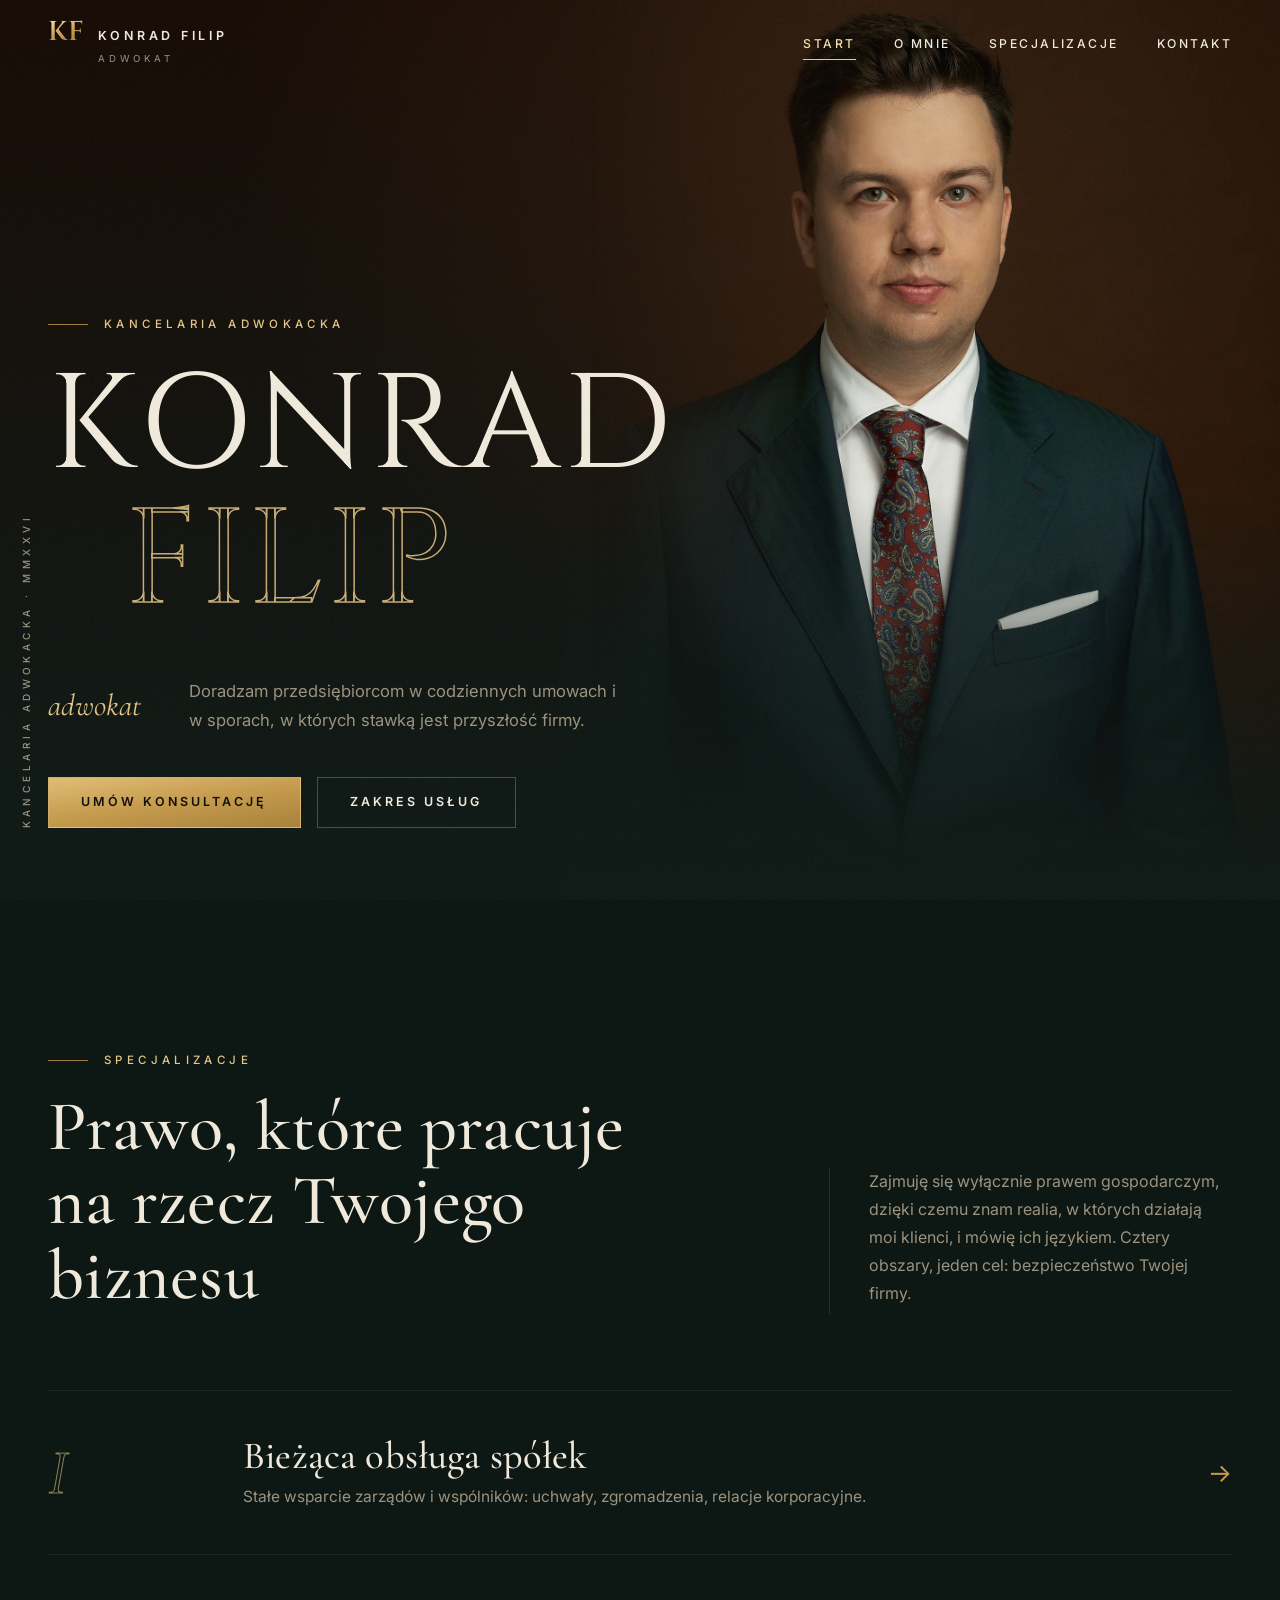
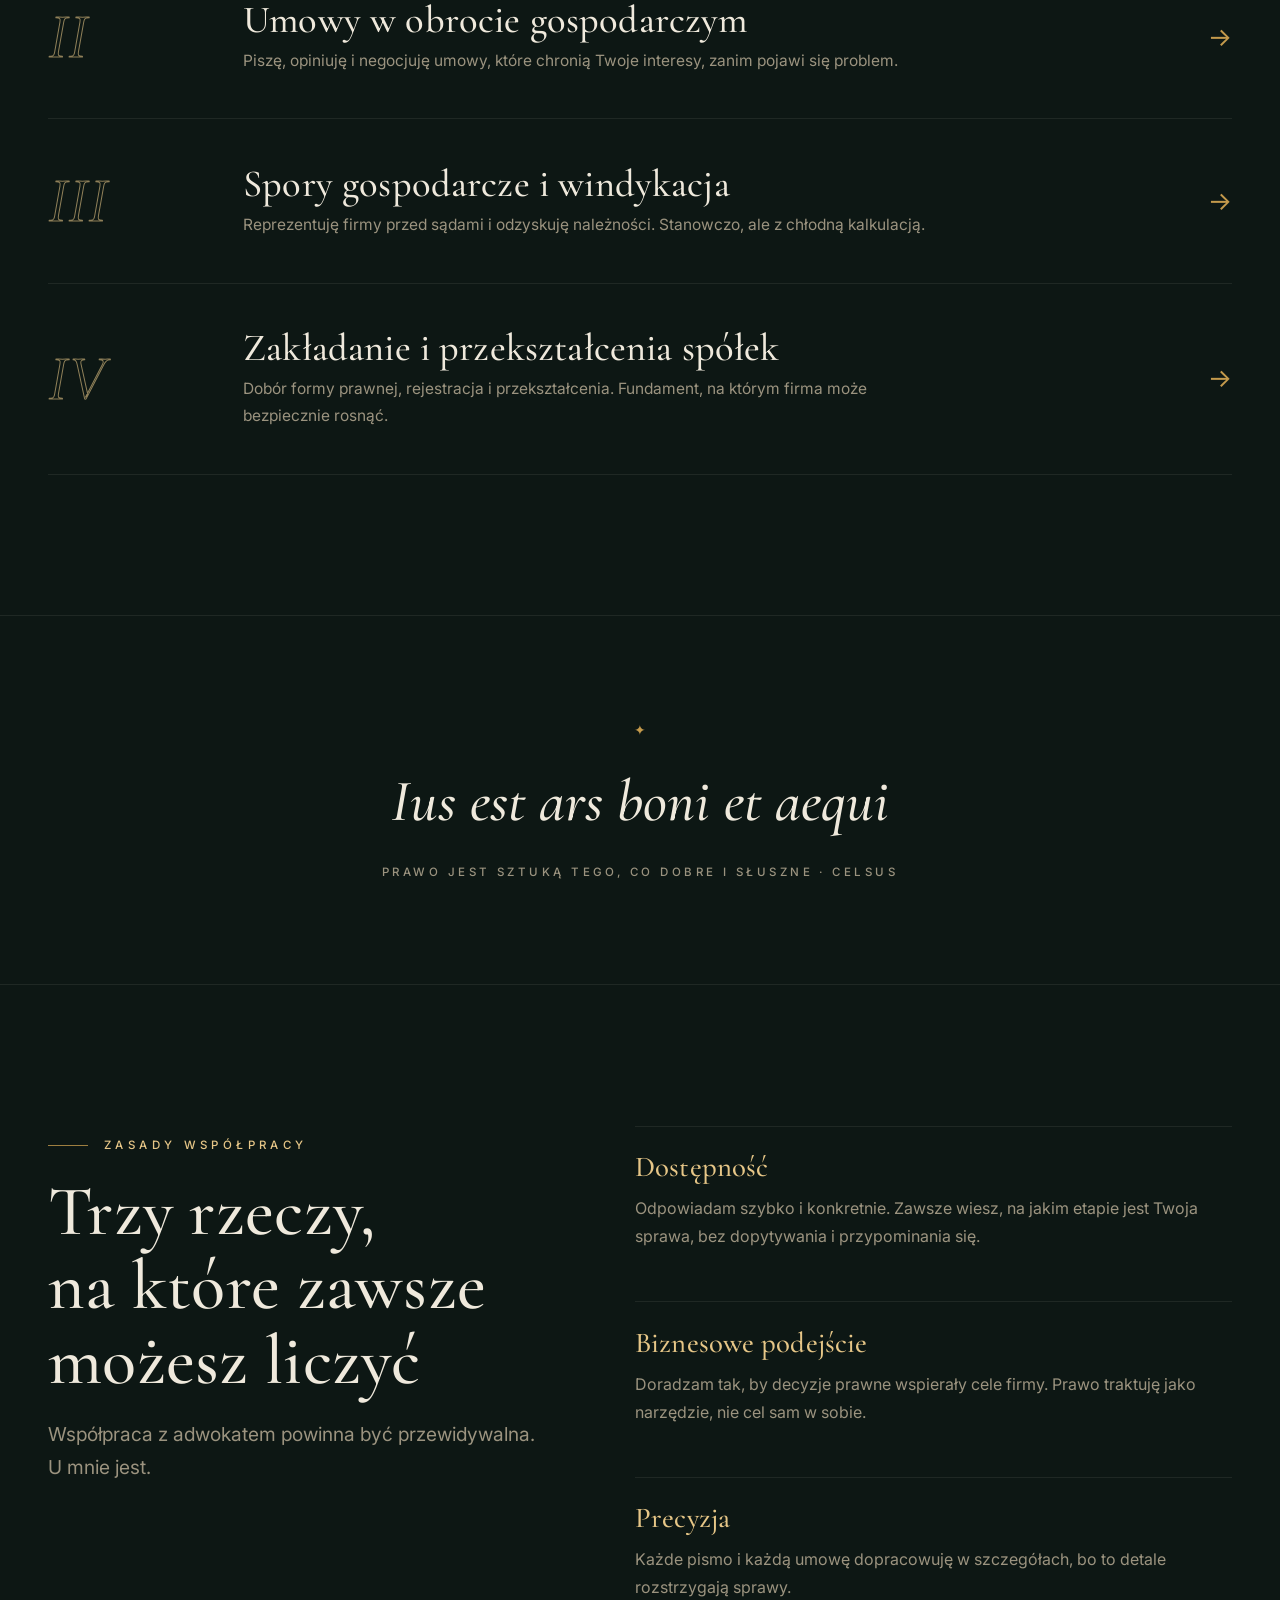
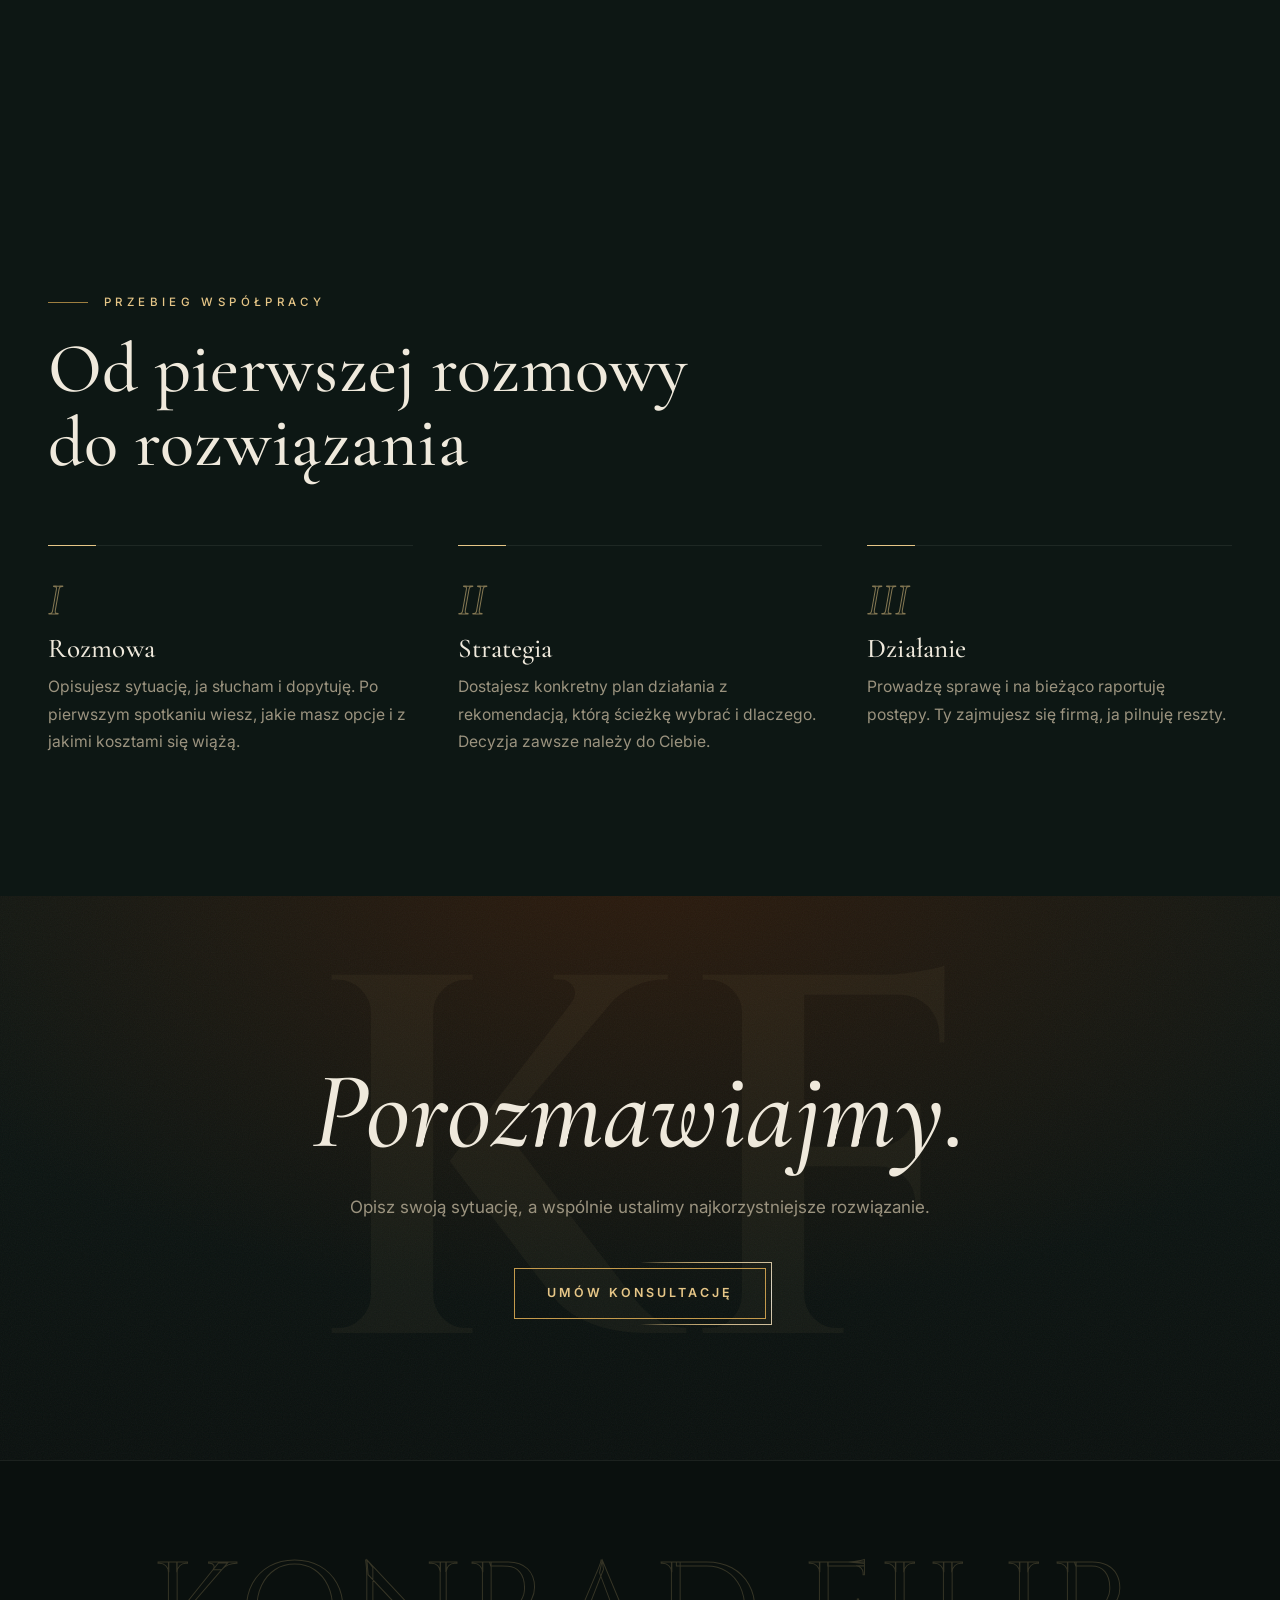
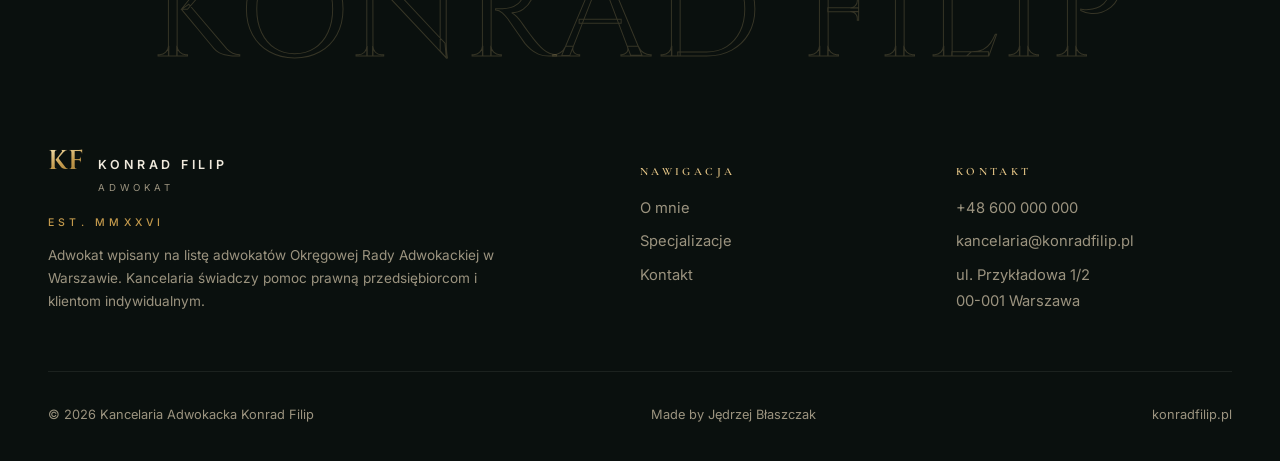
==== index.html @ 6ffd3c33 "update: oryginalna jakosc wideo wszedzie Co-Authored-By: Claude Fable 5 <noreply@anthropic.com>" ====
<!DOCTYPE html>
<html lang="pl">
<head>
  <meta charset="UTF-8">
  <meta name="viewport" content="width=device-width, initial-scale=1.0">
  <title>Adwokat Konrad Filip — obsługa prawna firm i spółek</title>
  <meta name="description" content="Kancelaria adwokacka Konrada Filipa. Bieżąca obsługa spółek, umowy w obrocie gospodarczym, spory gospodarcze. Prawo, które pracuje na rzecz Twojego biznesu.">
  <link rel="canonical" href="https://konradfilip.pl/">
  <link rel="icon" type="image/svg+xml" href="/assets/favicon.svg">

  <meta property="og:type" content="website">
  <meta property="og:locale" content="pl_PL">
  <meta property="og:title" content="Adwokat Konrad Filip — obsługa prawna firm i spółek">
  <meta property="og:description" content="Bieżąca obsługa spółek, umowy w obrocie gospodarczym, spory gospodarcze. Prawo, które pracuje na rzecz Twojego biznesu.">
  <meta property="og:url" content="https://konradfilip.pl/">
  <meta property="og:image" content="https://konradfilip.pl/assets/og-image.jpg">
  <meta property="og:image:width" content="1200">
  <meta property="og:image:height" content="630">
  <meta name="twitter:card" content="summary_large_image">

  <script>if(location.search.indexOf("shot")>-1){document.documentElement.classList.add("shot");}else{try{if(!sessionStorage.getItem("kf-intro")){document.documentElement.classList.add("with-intro");sessionStorage.setItem("kf-intro","1");}}catch(e){}}</script>
  <link rel="preconnect" href="https://fonts.googleapis.com">
  <link rel="preconnect" href="https://fonts.gstatic.com" crossorigin>
  <link href="https://fonts.googleapis.com/css2?family=Cinzel:wght@400;500&family=Cormorant+Garamond:ital,wght@0,500;0,600;1,500&family=Inter:wght@400;500;600&display=swap" rel="stylesheet">
  <link rel="stylesheet" href="/css/style.css?v=20260821b">

  <script type="application/ld+json">
  {
    "@context": "https://schema.org",
    "@type": "LegalService",
    "name": "Kancelaria Adwokacka Konrad Filip",
    "url": "https://konradfilip.pl/",
    "image": "https://konradfilip.pl/assets/og-image.jpg",
    "description": "Obsługa prawna firm i spółek: bieżąca obsługa korporacyjna, umowy, spory gospodarcze, przekształcenia.",
    "founder": {
      "@type": "Attorney",
      "name": "Konrad Filip",
      "jobTitle": "Adwokat"
    },
    "areaServed": "PL",
    "knowsLanguage": "pl",
    "telephone": "+48600000000",
    "email": "kancelaria@konradfilip.pl",
    "address": {
      "@type": "PostalAddress",
      "streetAddress": "ul. Przykładowa 1/2",
      "postalCode": "00-001",
      "addressLocality": "Warszawa",
      "addressCountry": "PL"
    },
    "openingHours": "Mo-Fr 09:00-17:00",
    "priceRange": "$$"
  }
  </script>
</head>
<body>

  <a class="skip-link" href="#tresc">Przejdź do treści</a>

  <div class="intro" aria-hidden="true">
    <div class="intro__inner">
      <span class="intro__mono">KF</span>
      <span class="intro__line"></span>
      <span class="intro__role">Kancelaria Adwokacka</span>
    </div>
  </div>

  <header class="header" id="header">
    <div class="container header__inner">
      <a href="/" class="brand" aria-label="Konrad Filip — strona główna">
        <span class="brand__monogram" aria-hidden="true">KF</span>
        <span class="brand__name">Konrad Filip<small>Adwokat</small></span>
      </a>
      <button class="nav-toggle" aria-expanded="false" aria-controls="nav" aria-label="Menu"><span></span></button>
      <nav class="nav" id="nav" aria-label="Nawigacja główna">
        <a href="/" aria-current="page">Start</a>
        <a href="/o-mnie">O mnie</a>
        <a href="/specjalizacje">Specjalizacje</a>
        <a href="/kontakt">Kontakt</a>
      </nav>
    </div>
  </header>

  <main id="tresc" tabindex="-1">
    <!-- HERO -->
    <section class="hero">
      <span class="hero__side" aria-hidden="true">Kancelaria Adwokacka · MMXXVI</span>
      <div class="hero__figure">
        <img src="/assets/Filip-Konrad-kadr-1.webp" alt="Adwokat Konrad Filip — portret" width="2000" height="2000" fetchpriority="high">
        <video class="hero__video" muted playsinline preload="none" aria-hidden="true" data-src="/assets/hero-portret.mp4"></video>
      </div>
      <div class="container">
        <div class="hero__content">
          <p class="eyebrow">Kancelaria adwokacka</p>
          <h1 class="hero__title">
            <span class="t-solid" data-split>Konrad</span>
            <span class="t-outline" data-split>Filip</span>
          </h1>
          <div class="hero__meta">
            <span class="hero__meta-role">adwokat</span>
            <p class="hero__text">Doradzam przedsiębiorcom w codziennych umowach i w sporach, w których stawką jest przyszłość firmy.</p>
          </div>
          <div class="hero__actions">
            <a class="btn btn--solid" href="/kontakt">Umów konsultację</a>
            <a class="btn btn--ghost" href="/specjalizacje">Zakres usług</a>
          </div>
        </div>
      </div>
    </section>

    <!-- INTRO -->
    <section class="section" id="oferta">
      <div class="container intro-block">
        <div>
          <p class="eyebrow reveal">Specjalizacje</p>
          <h2 class="reveal">Prawo, które pracuje<br>na rzecz Twojego biznesu</h2>
        </div>
        <div class="intro-block__aside reveal reveal-d1">
          <p>Zajmuję się wyłącznie prawem gospodarczym, dzięki czemu znam realia, w których działają moi klienci, i mówię ich językiem. Cztery obszary, jeden cel: bezpieczeństwo Twojej firmy.</p>
        </div>
      </div>

      <!-- SPECJALIZACJE — wiersze -->
      <div class="container spec-rows">
        <a class="spec-row reveal" href="/specjalizacje#obsluga-spolek">
          <span class="spec-row__num" aria-hidden="true">I</span>
          <span class="spec-row__body">
            <h3>Bieżąca obsługa spółek</h3>
            <p>Stałe wsparcie zarządów i wspólników: uchwały, zgromadzenia, relacje korporacyjne.</p>
          </span>
          <span class="spec-row__arrow" aria-hidden="true">→</span>
        </a>
        <a class="spec-row reveal" href="/specjalizacje#umowy">
          <span class="spec-row__num" aria-hidden="true">II</span>
          <span class="spec-row__body">
            <h3>Umowy w obrocie gospodarczym</h3>
            <p>Piszę, opiniuję i negocjuję umowy, które chronią Twoje interesy, zanim pojawi się problem.</p>
          </span>
          <span class="spec-row__arrow" aria-hidden="true">→</span>
        </a>
        <a class="spec-row reveal" href="/specjalizacje#spory">
          <span class="spec-row__num" aria-hidden="true">III</span>
          <span class="spec-row__body">
            <h3>Spory gospodarcze i windykacja</h3>
            <p>Reprezentuję firmy przed sądami i odzyskuję należności. Stanowczo, ale z chłodną kalkulacją.</p>
          </span>
          <span class="spec-row__arrow" aria-hidden="true">→</span>
        </a>
        <a class="spec-row reveal" href="/specjalizacje#przeksztalcenia">
          <span class="spec-row__num" aria-hidden="true">IV</span>
          <span class="spec-row__body">
            <h3>Zakładanie i przekształcenia spółek</h3>
            <p>Dobór formy prawnej, rejestracja i przekształcenia. Fundament, na którym firma może bezpiecznie rosnąć.</p>
          </span>
          <span class="spec-row__arrow" aria-hidden="true">→</span>
        </a>
      </div>
    </section>

    <!-- MAKSYMA -->
    <section class="quote-band">
      <div class="container">
        <blockquote class="reveal">
          <p lang="la">Ius est ars boni et aequi</p>
          <footer>Prawo jest sztuką tego, co dobre i słuszne · Celsus</footer>
        </blockquote>
      </div>
    </section>

    <!-- ZASADY WSPÓŁPRACY -->
    <section class="section" id="zasady">
      <div class="container sticky-split">
        <div class="sticky-split__head">
          <p class="eyebrow reveal">Zasady współpracy</p>
          <h2 class="reveal">Trzy rzeczy,<br>na które zawsze<br>możesz liczyć</h2>
          <p class="lead reveal">Współpraca z adwokatem powinna być przewidywalna. U mnie jest.</p>
        </div>
        <div class="values">
          <div class="value reveal">
            <h3 class="serif">Dostępność</h3>
            <p>Odpowiadam szybko i konkretnie. Zawsze wiesz, na jakim etapie jest Twoja sprawa, bez dopytywania i przypominania się.</p>
          </div>
          <div class="value reveal reveal-d1">
            <h3 class="serif">Biznesowe podejście</h3>
            <p>Doradzam tak, by decyzje prawne wspierały cele firmy. Prawo traktuję jako narzędzie, nie cel sam w sobie.</p>
          </div>
          <div class="value reveal reveal-d2">
            <h3 class="serif">Precyzja</h3>
            <p>Każde pismo i każdą umowę dopracowuję w szczegółach, bo to detale rozstrzygają sprawy.</p>
          </div>
        </div>
      </div>
    </section>

    <!-- PRZEBIEG WSPÓŁPRACY -->
    <section class="section" id="proces">
      <div class="container">
        <p class="eyebrow reveal">Przebieg współpracy</p>
        <h2 class="reveal">Od pierwszej rozmowy<br>do rozwiązania</h2>
        <div class="steps">
          <div class="step reveal">
            <span class="step__num" aria-hidden="true">I</span>
            <h3 class="serif">Rozmowa</h3>
            <p>Opisujesz sytuację, ja słucham i dopytuję. Po pierwszym spotkaniu wiesz, jakie masz opcje i z jakimi kosztami się wiążą.</p>
          </div>
          <div class="step reveal reveal-d1">
            <span class="step__num" aria-hidden="true">II</span>
            <h3 class="serif">Strategia</h3>
            <p>Dostajesz konkretny plan działania z rekomendacją, którą ścieżkę wybrać i dlaczego. Decyzja zawsze należy do Ciebie.</p>
          </div>
          <div class="step reveal reveal-d2">
            <span class="step__num" aria-hidden="true">III</span>
            <h3 class="serif">Działanie</h3>
            <p>Prowadzę sprawę i na bieżąco raportuję postępy. Ty zajmujesz się firmą, ja pilnuję reszty.</p>
          </div>
        </div>
      </div>
    </section>

    <!-- CTA -->
    <section class="section cta-band" id="rozmowa">
      <span class="cta-band__monogram" aria-hidden="true">KF</span>
      <div class="container cta-band__inner">
        <h2 class="reveal">Porozmawiajmy.</h2>
        <p class="reveal">Opisz swoją sytuację, a wspólnie ustalimy najkorzystniejsze rozwiązanie.</p>
        <a class="btn reveal" href="/kontakt">Umów konsultację</a>
      </div>
    </section>
  </main>

  <footer class="footer">
    <div class="container">
      <div class="footer__wordmark" aria-hidden="true">Konrad Filip</div>
      <div class="footer__grid">
        <div>
          <a href="/" class="brand" aria-label="Konrad Filip — strona główna">
            <span class="brand__monogram" aria-hidden="true">KF</span>
            <span class="brand__name">Konrad Filip<small>Adwokat</small></span>
          </a>
          <p class="footer__est">Est. MMXXVI</p>
          <p class="footer__note">Adwokat wpisany na listę adwokatów Okręgowej Rady Adwokackiej <!-- PLACEHOLDER: izba -->w Warszawie. Kancelaria świadczy pomoc prawną przedsiębiorcom i klientom indywidualnym.</p>
        </div>
        <div>
          <h2 class="footer__h">Nawigacja</h2>
          <ul>
            <li><a href="/o-mnie">O mnie</a></li>
            <li><a href="/specjalizacje">Specjalizacje</a></li>
            <li><a href="/kontakt">Kontakt</a></li>
          </ul>
        </div>
        <div>
          <h2 class="footer__h">Kontakt</h2>
          <ul>
            <!-- PLACEHOLDER: telefon, e-mail, adres -->
            <li><a href="tel:+48600000000">+48 600 000 000</a></li>
            <li><a href="mailto:kancelaria@konradfilip.pl">kancelaria@konradfilip.pl</a></li>
            <li>ul. Przykładowa 1/2<br>00-001 Warszawa</li>
          </ul>
        </div>
      </div>
      <div class="footer__bottom">
        <span>© 2026 Kancelaria Adwokacka Konrad Filip</span>
        <span class="footer__credit">Made by Jędrzej Błaszczak</span>
        <span>konradfilip.pl</span>
      </div>
    </div>
  </footer>

  <script src="/js/main.js?v=20260821b" defer></script>
</body>
</html>
---- css/style.css ----
/* ============================================================
   konradfilip.pl — adwokat Konrad Filip
   Dark editorial luxury: zieleń-czerń · krem · złoto
   v2 — monumentalna typografia, asymetria, kinowość
   ============================================================ */

:root {
  /* Paleta */
  --bg: #0d1714;             /* zieleń-czerń, baza całej strony */
  --bg-2: #12201c;           /* podniesione powierzchnie */
  --bg-3: #0a100e;           /* stopka, najgłębsza warstwa */
  --hero-1: #2d1a0c;         /* brąz z tła portretu */
  --hero-2: #150903;         /* winieta portretu */
  --cream: #efe9dc;          /* tekst główny */
  --muted: #9b937f;          /* tekst drugorzędny */
  --gold: #c49a4c;
  --gold-bright: #e6c687;
  --gold-hover: #f4e0ab;
  --line: rgba(196, 154, 76, 0.16);
  --line-soft: rgba(239, 233, 220, 0.08);

  /* Typografia */
  --serif: "Cormorant Garamond", Georgia, "Times New Roman", serif;
  --serif-caps: "Cinzel", "Cormorant Garamond", Georgia, serif;
  --sans: "Inter", -apple-system, "Segoe UI", sans-serif;

  /* Rytm */
  --section-pad: clamp(6rem, 11vw, 11rem);
  --container: 80rem;
}

/* ---------- Reset ---------- */
*, *::before, *::after { box-sizing: border-box; margin: 0; padding: 0; }
html { scroll-behavior: smooth; }
body {
  font-family: var(--sans);
  font-size: 1.0625rem;
  line-height: 1.75;
  color: var(--cream);
  background: var(--bg);
  -webkit-font-smoothing: antialiased;
  text-rendering: optimizeLegibility;
  overflow-x: clip;
}
img { max-width: 100%; display: block; }
a { color: inherit; text-decoration: none; }
ul { list-style: none; }

::selection { background: var(--gold); color: #0d1714; }

/* Pasek przewijania w tonacji strony */
::-webkit-scrollbar { width: 11px; }
::-webkit-scrollbar-track { background: var(--bg-3); }
::-webkit-scrollbar-thumb {
  background: #33301f;
  border: 2px solid var(--bg-3);
  border-radius: 6px;
}
::-webkit-scrollbar-thumb:hover { background: var(--gold); }
html { scrollbar-color: #33301f var(--bg-3); scrollbar-width: thin; }

/* ---------- Skip link ---------- */
.skip-link {
  position: fixed;
  top: 0.75rem;
  left: 0.75rem;
  z-index: 500;
  padding: 0.85em 1.6em;
  background: var(--gold);
  color: #14100a;
  font-size: 0.85rem;
  font-weight: 600;
  letter-spacing: 0.08em;
  transform: translateY(-250%);
}
.skip-link:focus {
  transform: none;
  outline: 2px solid var(--gold-bright);
  outline-offset: 2px;
}
main:focus { outline: none; }

/* ---------- Utility ---------- */
.container {
  max-width: var(--container);
  margin-inline: auto;
  padding-inline: clamp(1.25rem, 5vw, 3rem);
}
.section { padding-block: var(--section-pad); position: relative; }

.eyebrow {
  display: inline-flex;
  align-items: center;
  gap: 1rem;
  font-size: 0.72rem;
  font-weight: 500;
  letter-spacing: 0.38em;
  text-transform: uppercase;
  color: var(--gold-bright);
}
.eyebrow::before {
  content: "";
  width: 2.5rem;
  height: 1px;
  background: var(--gold);
  opacity: 0.8;
}

h1, h2, h3, .serif {
  font-family: var(--serif);
  font-weight: 500;
  line-height: 1.06;
  letter-spacing: 0.004em;
}
h2 { font-size: clamp(2.6rem, 5.5vw, 4.6rem); margin: 1.2rem 0 1.6rem; }
h3 { font-size: 1.6rem; }

.lead {
  font-size: clamp(1.08rem, 1.5vw, 1.28rem);
  color: var(--muted);
  max-width: 38em;
  font-weight: 400;
}

/* ---------- Przyciski ---------- */
.btn {
  display: inline-block;
  font-size: 0.78rem;
  font-weight: 600;
  letter-spacing: 0.24em;
  text-transform: uppercase;
  padding: 1.1em 2.6em;
  border: 1px solid var(--gold);
  color: var(--gold-bright);
  background: transparent;
  transition: background 0.3s ease, color 0.3s ease, border-color 0.3s ease, transform 0.25s ease;
  cursor: pointer;
}
.btn:hover, .btn:focus-visible { background: var(--gold); color: #14100a; }
.btn--solid {
  position: relative;
  overflow: hidden;
  background: linear-gradient(172deg, #e0bd76 0%, #c49a4c 52%, #a8823c 100%);
  border-color: rgba(230, 198, 135, 0.55);
  color: #14100a;
}
.btn--solid::before {
  content: "";
  position: absolute;
  top: 0;
  left: -85%;
  width: 55%;
  height: 100%;
  background: linear-gradient(105deg, transparent, rgba(255, 255, 255, 0.4), transparent);
  transform: skewX(-20deg);
  transition: left 0.65s ease;
  pointer-events: none;
}
.btn--solid:hover::before, .btn--solid:focus-visible::before { left: 135%; }
.btn--solid:hover, .btn--solid:focus-visible {
  background: linear-gradient(172deg, #ecd192 0%, #d2a959 52%, #b58e42 100%);
  border-color: var(--gold-bright);
  color: #14100a;
}
.btn--ghost { border-color: rgba(196, 154, 76, 0.4); color: var(--cream); }
.btn--ghost:hover, .btn--ghost:focus-visible { border-color: var(--gold); background: rgba(196, 154, 76, 0.1); color: var(--gold-bright); }
.btn--dark { border-color: var(--gold); color: var(--gold-bright); }
.btn--dark:hover, .btn--dark:focus-visible { background: var(--gold); color: #14100a; }

a:focus-visible, button:focus-visible {
  outline: 2px solid var(--gold-bright);
  outline-offset: 3px;
}

/* ---------- Nagłówek ---------- */
.header {
  position: fixed;
  inset-inline: 0;
  top: 0;
  z-index: 100;
  transition: background 0.35s ease, box-shadow 0.35s ease;
}
.header.scrolled {
  background: rgba(10, 16, 14, 0.82);
  -webkit-backdrop-filter: blur(14px);
  backdrop-filter: blur(14px);
  box-shadow: 0 1px 0 var(--line);
}
.header__inner {
  display: flex;
  align-items: center;
  justify-content: space-between;
  padding-block: 1.15rem;
}
.brand {
  display: flex;
  align-items: baseline;
  gap: 0.85rem;
  color: var(--cream);
}
.brand__monogram {
  font-family: var(--serif-caps);
  font-size: 1.7rem;
  font-weight: 600;
  color: var(--gold-bright);
  background: linear-gradient(160deg, #efd9a4 8%, #c49a4c 55%, #9a7838 100%);
  -webkit-background-clip: text;
  background-clip: text;
  -webkit-text-fill-color: transparent;
  line-height: 1;
}
.brand__name {
  font-size: 0.78rem;
  font-weight: 600;
  letter-spacing: 0.3em;
  text-transform: uppercase;
}
.brand__name small {
  display: block;
  font-size: 0.6rem;
  font-weight: 400;
  letter-spacing: 0.42em;
  color: var(--muted);
  margin-top: 0.25rem;
}

.nav { display: flex; gap: clamp(1.5rem, 3vw, 2.75rem); }
.nav a {
  position: relative;
  font-size: 0.76rem;
  font-weight: 500;
  letter-spacing: 0.2em;
  text-transform: uppercase;
  color: var(--cream);
  padding-block: 0.4rem;
  transition: color 0.25s ease;
}
.nav a::after {
  content: "";
  position: absolute;
  left: 0;
  bottom: 0;
  width: 100%;
  height: 1px;
  background: var(--gold-bright);
  transform: scaleX(0);
  transform-origin: right;
  transition: transform 0.3s ease;
}
.nav a:hover, .nav a[aria-current="page"] { color: var(--gold-hover); }
.nav a:hover::after, .nav a[aria-current="page"]::after {
  transform: scaleX(1);
  transform-origin: left;
}

.nav-toggle {
  display: none;
  background: none;
  border: 0;
  width: 2.6rem;
  height: 2.6rem;
  position: relative;
  z-index: 110;
  cursor: pointer;
}
.nav-toggle span, .nav-toggle span::before {
  content: "";
  position: absolute;
  left: 50%;
  width: 1.7rem;
  height: 1.5px;
  background: var(--gold-bright);
  transform: translateX(-50%);
  transition: transform 0.3s ease, top 0.3s ease;
}
.nav-toggle span { top: calc(50% - 4px); }
.nav-toggle span::before { top: 8px; }
.nav-toggle[aria-expanded="true"] span { transform: translateX(-50%) rotate(45deg); top: 50%; }
.nav-toggle[aria-expanded="true"] span::before { transform: rotate(-90deg); top: 0; }

/* ---------- Hero — monumentalna typografia ---------- */
.hero {
  position: relative;
  min-height: 100svh;
  display: flex;
  align-items: flex-end;
  background:
    radial-gradient(90% 110% at 74% 12%, var(--hero-1) 0%, rgba(21, 9, 3, 0) 62%),
    linear-gradient(to bottom, var(--hero-2) 0%, var(--bg) 92%);
  overflow: hidden;
}
.hero__figure {
  position: absolute;
  right: max(0px, calc((100vw - 100rem) / 2));
  top: 0;
  bottom: 0;
  width: min(56vw, 54rem);
  pointer-events: none;
  z-index: 1;
}
.hero__figure img {
  width: 100%;
  height: 100%;
  object-fit: cover;
  object-position: 60% top;
  -webkit-mask-image:
    linear-gradient(to left, #000 58%, transparent 96%);
  mask-image:
    linear-gradient(to left, #000 58%, transparent 96%);
}
.hero__video {
  position: absolute;
  inset: 0;
  width: 100%;
  height: 100%;
  object-fit: cover;
  object-position: 60% top;
  -webkit-mask-image: linear-gradient(to left, #000 58%, transparent 96%);
  mask-image: linear-gradient(to left, #000 58%, transparent 96%);
  opacity: 0;
  transition: opacity 0.9s ease;
}
.hero__video.playing { opacity: 1; }

.hero__figure::after {
  content: "";
  position: absolute;
  inset: 0;
  background: linear-gradient(to bottom, rgba(13, 23, 20, 0) 55%, var(--bg) 97%);
}
.hero > .container { width: 100%; }
.hero__content {
  position: relative;
  z-index: 2;
  width: 100%;
  padding-block: 9rem 4.5rem;
}
.hero__title {
  font-family: var(--serif-caps);
  font-weight: 400;
  text-transform: uppercase;
  line-height: 1.0;
  letter-spacing: 0.02em;
  font-size: clamp(2.9rem, 10.5vw, 9.6rem);
  margin: 1.6rem 0 0;
}
.hero__title span { display: block; }
.hero__title .t-solid { color: var(--cream); }
.hero__title .t-outline {
  color: transparent;
  -webkit-text-stroke: 1.5px rgba(230, 198, 135, 0.85);
  margin-left: clamp(0rem, 6vw, 7rem);
}
.hero__meta {
  display: flex;
  flex-wrap: wrap;
  align-items: center;
  gap: 1.5rem 3rem;
  margin-top: clamp(1.8rem, 4vw, 3rem);
  max-width: 46rem;
}
.hero__meta-role {
  font-family: var(--serif);
  font-style: italic;
  font-size: clamp(1.4rem, 2.4vw, 1.9rem);
  color: var(--gold-bright);
  white-space: nowrap;
}
.hero__text {
  color: var(--muted);
  font-size: clamp(1rem, 1.3vw, 1.12rem);
  max-width: 26em;
  flex: 1 1 20rem;
}
.hero__actions {
  display: flex;
  flex-wrap: wrap;
  gap: 1rem;
  margin-top: clamp(1.8rem, 3.5vw, 2.6rem);
}

/* ---------- Pionowy podpis na krawędzi hero ---------- */
.hero__side {
  position: absolute;
  left: clamp(0.7rem, 1.4vw, 1.6rem);
  bottom: 4.5rem;
  z-index: 2;
  writing-mode: vertical-rl;
  transform: rotate(180deg);
  font-size: 0.62rem;
  font-weight: 500;
  letter-spacing: 0.45em;
  text-transform: uppercase;
  color: var(--muted);
}
@media (max-width: 68rem) { .hero__side { display: none; } }

/* ---------- Maksyma ---------- */
.quote-band {
  padding-block: clamp(4.5rem, 8vw, 7.5rem);
  border-block: 1px solid var(--line-soft);
}
.quote-band blockquote {
  max-width: 56rem;
  margin-inline: auto;
  text-align: center;
}
.quote-band blockquote::before {
  content: "✦";
  display: block;
  color: var(--gold);
  font-size: 0.85rem;
  margin-bottom: 1.6rem;
}
.quote-band p {
  font-family: var(--serif);
  font-style: italic;
  font-weight: 500;
  font-size: clamp(2rem, 4.6vw, 3.7rem);
  line-height: 1.15;
  color: var(--cream);
}
.quote-band footer {
  margin-top: 1.6rem;
  font-size: 0.72rem;
  font-weight: 500;
  letter-spacing: 0.3em;
  text-transform: uppercase;
  color: var(--muted);
}

/* ---------- Przebieg współpracy ---------- */
.steps {
  display: grid;
  grid-template-columns: repeat(3, 1fr);
  gap: clamp(1.5rem, 3.5vw, 3.5rem);
  margin-top: clamp(2.8rem, 5vw, 4rem);
}
.step {
  position: relative;
  border-top: 1px solid var(--line-soft);
  padding-top: 2rem;
}
.step::before {
  content: "";
  position: absolute;
  top: -1px;
  left: 0;
  width: 3rem;
  height: 1px;
  background: var(--gold-bright);
}
.step__num {
  font-family: var(--serif);
  font-style: italic;
  font-size: 2.8rem;
  line-height: 1;
  color: transparent;
  -webkit-text-stroke: 1px rgba(230, 198, 135, 0.55);
  display: inline-block;
}
.step h3 { font-size: 1.7rem; margin: 0.7rem 0 0.6rem; font-weight: 500; }
.step p { color: var(--muted); font-size: 0.98rem; }
@media (max-width: 60rem) { .steps { grid-template-columns: 1fr; } }

/* ---------- Sekcja intro — asymetryczny lead ---------- */
.intro-block {
  display: grid;
  grid-template-columns: minmax(0, 7fr) minmax(0, 4fr);
  gap: clamp(2.5rem, 6vw, 6rem);
  align-items: end;
}
.intro-block h2 { margin-bottom: 0; }
.intro-block__aside {
  border-left: 1px solid var(--line);
  padding-left: clamp(1.5rem, 3vw, 2.5rem);
  padding-bottom: 0.4rem;
}
.intro-block__aside p { color: var(--muted); font-size: 1rem; }

/* ---------- Specjalizacje — monumentalne wiersze ---------- */
.spec-rows { margin-top: clamp(3rem, 6vw, 5rem); }
.spec-row {
  display: grid;
  grid-template-columns: minmax(5.5rem, 9rem) 1fr auto;
  align-items: center;
  gap: clamp(1.2rem, 4vw, 3.5rem);
  padding-block: clamp(1.8rem, 3.5vw, 2.8rem);
  border-top: 1px solid var(--line-soft);
  position: relative;
  transition: background 0.35s ease, border-color 0.35s ease;
}
.spec-row:last-child { border-bottom: 1px solid var(--line-soft); }
.spec-row:hover { background: linear-gradient(90deg, rgba(196, 154, 76, 0.06), transparent 70%); border-color: var(--line); }
.spec-row__num {
  font-family: var(--serif);
  font-style: italic;
  font-size: clamp(2.6rem, 5vw, 4.2rem);
  line-height: 1;
  color: transparent;
  -webkit-text-stroke: 1px rgba(230, 198, 135, 0.6);
  transition: color 0.35s ease, -webkit-text-stroke-color 0.35s ease;
}
.spec-row:hover .spec-row__num {
  color: var(--gold-hover);
  -webkit-text-stroke-color: transparent;
}
.spec-row__body h3 {
  font-size: clamp(1.6rem, 3vw, 2.4rem);
  font-weight: 500;
  transition: color 0.3s ease;
}
.spec-row:hover .spec-row__body h3 { color: var(--gold-hover); }
.spec-row__body p {
  color: var(--muted);
  font-size: 0.97rem;
  max-width: 44em;
  margin-top: 0.35rem;
}
.spec-row__arrow {
  font-size: 1.6rem;
  color: var(--gold);
  transition: transform 0.35s ease, color 0.3s ease;
}
.spec-row:hover .spec-row__arrow { transform: translateX(0.6rem); color: var(--gold-hover); }

/* ---------- Sticky split (zasady / jak pracuję) ---------- */
.sticky-split {
  display: grid;
  grid-template-columns: minmax(0, 5fr) minmax(0, 6fr);
  gap: clamp(2.5rem, 7vw, 7rem);
  align-items: start;
}
.sticky-split__head {
  position: sticky;
  top: 7.5rem;
}
.sticky-split__head h2 { margin-bottom: 1.2rem; }
.sticky-split__head .lead { max-width: 26em; }
.values { display: grid; gap: clamp(2.2rem, 4vw, 3.2rem); }
.value {
  border-top: 1px solid var(--line-soft);
  padding-top: 1.6rem;
}
.value h3 {
  color: var(--gold-bright);
  margin-bottom: 0.7rem;
  font-weight: 500;
  font-size: 1.8rem;
}
.value p { color: var(--muted); font-size: 1rem; max-width: 36em; }

/* ---------- Split (O mnie — portret w ramie) ---------- */
.split {
  display: grid;
  gap: clamp(2.5rem, 6vw, 5.5rem);
  grid-template-columns: minmax(0, 5fr) minmax(0, 6fr);
  align-items: center;
}
.split__media { position: relative; }
.split__media img {
  width: 100%;
  height: auto;
  border: 1px solid var(--line);
  padding: clamp(0.6rem, 1.2vw, 1rem);
  background: rgba(239, 233, 220, 0.03);
}
.split__media::after {
  content: "";
  position: absolute;
  inset: 1.6rem -1.6rem -1.6rem 1.6rem;
  border: 1px solid var(--gold);
  opacity: 0.35;
  z-index: -1;
}

/* ---------- CTA finale ---------- */
.cta-band {
  position: relative;
  background:
    radial-gradient(110% 140% at 50% -10%, var(--hero-1) 0%, rgba(21, 9, 3, 0) 60%),
    linear-gradient(to bottom, var(--bg) 0%, var(--bg-3) 100%);
  text-align: center;
  overflow: hidden;
}
.cta-band__monogram {
  position: absolute;
  inset: 50% auto auto 50%;
  transform: translate(-50%, -50%);
  font-family: var(--serif-caps);
  font-size: clamp(18rem, 46vw, 32rem);
  font-weight: 600;
  color: rgba(230, 198, 135, 0.045);
  pointer-events: none;
  user-select: none;
  line-height: 1;
}
.cta-band__inner { position: relative; z-index: 2; max-width: 52rem; margin-inline: auto; }
.cta-band h2 {
  font-style: italic;
  font-weight: 500;
  font-size: clamp(3.2rem, 8.5vw, 7rem);
  line-height: 1.02;
}
.cta-band p { color: var(--muted); margin: 1.4rem 0 2.8rem; }

/* ---------- Nagłówek podstrony ---------- */
.page-hero {
  position: relative;
  overflow: hidden;
  background:
    radial-gradient(100% 150% at 88% -20%, rgba(196, 154, 76, 0.13) 0%, transparent 55%),
    linear-gradient(to bottom, #10201b 0%, var(--bg) 100%);
  padding: clamp(10rem, 17vw, 14rem) 0 clamp(4rem, 8vw, 6.5rem);
}
.page-hero .container { position: relative; z-index: 2; }
.page-hero::before {
  content: "KF";
  position: absolute;
  right: -0.06em;
  bottom: -0.28em;
  z-index: 1;
  font-family: var(--serif-caps);
  font-weight: 600;
  font-size: clamp(13rem, 28vw, 22rem);
  line-height: 1;
  color: transparent;
  -webkit-text-stroke: 1px rgba(230, 198, 135, 0.09);
  pointer-events: none;
  user-select: none;
}
.page-hero h1 {
  font-size: clamp(3rem, 8vw, 6.5rem);
  font-weight: 500;
  margin-top: 1.2rem;
  line-height: 1.0;
}
.page-hero .lead { margin-top: 1.4rem; }

/* ---------- Treść / prose ---------- */
.prose { max-width: 46rem; }
.prose p { color: var(--muted); }
.prose p + p { margin-top: 1.2rem; }
.prose .lead { color: var(--cream); }
.drop-cap::first-letter {
  font-family: var(--serif);
  font-size: 3.1em;
  line-height: 0.78;
  float: left;
  padding: 0.06em 0.14em 0 0;
  color: var(--gold-bright);
}
.prose h2 { margin-top: 2.8rem; }
.prose ul { margin: 1.2rem 0 0 0; }
.prose li {
  position: relative;
  padding-left: 1.8rem;
  margin-bottom: 0.7rem;
  color: var(--muted);
}
.prose li::before {
  content: "—";
  position: absolute;
  left: 0;
  color: var(--gold);
}

/* ---------- Specjalizacje — podstrona ---------- */
.spec-block {
  display: grid;
  gap: clamp(1.5rem, 4vw, 4.5rem);
  grid-template-columns: minmax(0, 2fr) minmax(0, 3fr);
  padding-block: clamp(3rem, 5.5vw, 4.5rem);
  border-top: 1px solid var(--line-soft);
}
.spec-block:last-of-type { border-bottom: 1px solid var(--line-soft); }
.card__num {
  font-family: var(--serif);
  font-style: italic;
  font-size: clamp(2.2rem, 3.5vw, 3rem);
  line-height: 1;
  color: transparent;
  -webkit-text-stroke: 1px rgba(230, 198, 135, 0.65);
  display: inline-block;
}
.spec-block__head h2 { font-size: clamp(1.9rem, 3.2vw, 2.6rem); margin: 0.7rem 0 0; }
.spec-block__body p { color: var(--muted); }
.spec-block__body ul { margin-top: 1.2rem; }
.spec-block__body li {
  position: relative;
  padding-left: 1.7rem;
  margin-bottom: 0.6rem;
  font-size: 0.98rem;
  color: var(--muted);
}
.spec-block__body li::before {
  content: "—";
  position: absolute;
  left: 0;
  color: var(--gold);
}

/* ---------- Kontakt ---------- */
.contact-grid {
  display: grid;
  gap: clamp(2.5rem, 6vw, 6rem);
  grid-template-columns: minmax(0, 1fr) minmax(0, 1fr);
  align-items: start;
}
.contact-item { border-top: 1px solid var(--line-soft); padding: 1.6rem 0; }
.contact-item:first-child { border-top: 0; padding-top: 0; }
.contact-item .label {
  font-size: 0.7rem;
  font-weight: 600;
  letter-spacing: 0.3em;
  text-transform: uppercase;
  color: var(--gold-bright);
  display: block;
  margin-bottom: 0.5rem;
}
.contact-item p { color: var(--muted); }
.contact-item a { transition: color 0.25s ease; }
.contact-item a:hover { color: var(--gold-hover); text-decoration: underline; text-underline-offset: 0.18em; text-decoration-thickness: 1px; }
.contact-item .big {
  font-family: var(--serif);
  font-size: clamp(1.6rem, 2.6vw, 2.2rem);
  font-weight: 500;
  line-height: 1.25;
  color: var(--cream);
}

/* ---------- Stopka ---------- */
.footer {
  background: var(--bg-3);
  color: var(--muted);
  padding: clamp(3.5rem, 7vw, 5.5rem) 0 2.2rem;
  font-size: 0.92rem;
  border-top: 1px solid var(--line-soft);
}
.footer__wordmark {
  font-family: var(--serif-caps);
  font-weight: 400;
  text-transform: uppercase;
  white-space: nowrap;
  text-align: center;
  font-size: clamp(2.8rem, 10.5vw, 9.5rem);
  line-height: 1;
  letter-spacing: 0.02em;
  color: transparent;
  -webkit-text-stroke: 1px rgba(230, 198, 135, 0.2);
  margin-bottom: clamp(2.5rem, 5vw, 4.5rem);
  user-select: none;
}
.footer__grid {
  display: grid;
  gap: 2.5rem;
  grid-template-columns: 2fr 1fr 1fr;
  padding-bottom: 3rem;
  border-bottom: 1px solid var(--line-soft);
}
.footer .brand { margin-bottom: 1.1rem; }
.footer .footer__h {
  font-size: 0.7rem;
  font-weight: 600;
  letter-spacing: 0.3em;
  text-transform: uppercase;
  color: var(--gold-bright);
  margin-bottom: 1.1rem;
}
.footer a { transition: color 0.25s ease; }
.footer a:hover { color: var(--gold-hover); text-decoration: underline; text-underline-offset: 0.25em; }
.footer li { margin-bottom: 0.5rem; }
.footer__est {
  font-size: 0.66rem;
  font-weight: 500;
  letter-spacing: 0.4em;
  text-transform: uppercase;
  color: var(--gold);
  margin: 0.9rem 0 0.7rem;
}
.footer__note { max-width: 34em; font-size: 0.85rem; line-height: 1.7; }
.footer__credit { color: var(--muted); }
.footer__bottom {
  display: flex;
  flex-wrap: wrap;
  justify-content: space-between;
  gap: 0.8rem;
  padding-top: 2rem;
  font-size: 0.8rem;
  color: var(--muted);
}

/* ---------- Scroll reveal ---------- */
.reveal {
  opacity: 0;
  transform: translateY(28px);
  transition: opacity 0.95s cubic-bezier(0.22, 1, 0.36, 1), transform 0.95s cubic-bezier(0.22, 1, 0.36, 1);
}
.reveal.visible { opacity: 1; transform: none; }
.reveal-d1 { transition-delay: 0.12s; }
.reveal-d2 { transition-delay: 0.24s; }
.reveal-d3 { transition-delay: 0.36s; }

/* ============================================================
   Efekty — ziarno, intro, kinowe wejście, kursor, postęp
   ============================================================ */

.hero::after,
.cta-band::before,
.page-hero::after {
  content: "";
  position: absolute;
  inset: 0;
  z-index: 1;
  pointer-events: none;
  opacity: 0.05;
  background-image: url("data:image/svg+xml,%3Csvg xmlns='http://www.w3.org/2000/svg' width='240' height='240'%3E%3Cfilter id='n'%3E%3CfeTurbulence type='fractalNoise' baseFrequency='0.85' numOctaves='2'/%3E%3C/filter%3E%3Crect width='100%25' height='100%25' filter='url(%23n)'/%3E%3C/svg%3E");
}

.progress {
  position: fixed;
  top: 0;
  left: 0;
  right: 0;
  height: 2px;
  z-index: 130;
  background: linear-gradient(90deg, var(--gold), var(--gold-bright));
  transform: scaleX(0);
  transform-origin: left;
  pointer-events: none;
}

/* Intro z monogramem */
.intro { display: none; }
html.with-intro .intro {
  display: flex;
  align-items: center;
  justify-content: center;
  position: fixed;
  inset: 0;
  z-index: 300;
  background: radial-gradient(130% 130% at 50% 20%, var(--hero-1) 0%, var(--hero-2) 80%);
  animation: introLift 0.85s cubic-bezier(0.7, 0, 0.3, 1) 1.75s both;
}
.intro__inner { text-align: center; }
.intro__mono {
  display: block;
  font-family: var(--serif-caps);
  font-size: clamp(4rem, 12vw, 6.5rem);
  font-weight: 500;
  color: var(--gold-bright);
  background: linear-gradient(160deg, #efd9a4 8%, #c49a4c 55%, #9a7838 100%);
  -webkit-background-clip: text;
  background-clip: text;
  -webkit-text-fill-color: transparent;
  animation: introMono 1.3s cubic-bezier(0.2, 0.65, 0.3, 1) 0.1s both;
}
.intro__line {
  display: block;
  width: min(16rem, 60vw);
  height: 1px;
  margin: 1.1rem auto;
  background: var(--gold);
  transform: scaleX(0);
  animation: introLine 0.9s cubic-bezier(0.7, 0, 0.3, 1) 0.55s both;
}
.intro__role {
  display: block;
  font-size: 0.72rem;
  font-weight: 500;
  letter-spacing: 0.5em;
  text-transform: uppercase;
  color: var(--muted);
  animation: introMono 1s ease 0.75s both;
}
@keyframes introMono {
  from { opacity: 0; transform: translateY(14px); letter-spacing: 0.3em; }
  to { opacity: 1; transform: none; letter-spacing: 0.06em; }
}
@keyframes introLine { from { transform: scaleX(0); } to { transform: scaleX(1); } }
@keyframes introLift { to { transform: translateY(-100%); } }

/* Kinowe wejście */
:root { --intro-delay: 0s; }
html.with-intro { --intro-delay: 1.9s; }
.hero__content .eyebrow { animation: fadeUp 0.9s ease calc(var(--intro-delay) + 0.15s) both; }
.hero__title .t-solid { animation: titleReveal 1.1s cubic-bezier(0.2, 0.65, 0.3, 1) calc(var(--intro-delay) + 0.3s) both; }
.hero__title .t-outline { animation: titleReveal 1.1s cubic-bezier(0.2, 0.65, 0.3, 1) calc(var(--intro-delay) + 0.45s) both; }
.hero__meta { animation: fadeUp 0.9s ease calc(var(--intro-delay) + 0.75s) both; }
.hero__actions { animation: fadeUp 0.9s ease calc(var(--intro-delay) + 0.9s) both; }
.hero__figure img { animation: heroImg 2.2s cubic-bezier(0.2, 0.65, 0.3, 1) calc(var(--intro-delay) + 0.1s) both; }
.page-hero .eyebrow { animation: fadeUp 0.8s ease 0.1s both; }
.page-hero h1 { animation: titleReveal 1s cubic-bezier(0.2, 0.65, 0.3, 1) 0.22s both; }
.page-hero .lead { animation: fadeUp 0.8s ease 0.4s both; }
@keyframes fadeUp {
  from { opacity: 0; transform: translateY(22px); }
  to { opacity: 1; transform: none; }
}
@keyframes titleReveal {
  from { opacity: 0; transform: translateY(50px); clip-path: inset(0 0 100% 0); }
  to { opacity: 1; transform: none; clip-path: inset(-12% 0 -12% 0); }
}
@keyframes heroImg {
  from { opacity: 0; transform: scale(1.05); }
  to { opacity: 1; transform: none; }
}

/* Kursor — natywny wskaźnik + złoty pierścień jako akcent */
a, button, [role="button"], label, summary { cursor: pointer; }
.cursor-ring {
  position: fixed;
  top: 0;
  left: 0;
  z-index: 400;
  pointer-events: none;
  border-radius: 50%;
  will-change: transform;
}
.cursor-ring {
  width: 36px;
  height: 36px;
  border: 1px solid rgba(230, 198, 135, 0.6);
  transition: width 0.25s ease, height 0.25s ease, border-color 0.25s ease, background 0.25s ease;
}
.cursor-ring.active {
  width: 58px;
  height: 58px;
  border-color: var(--gold-bright);
  background: rgba(196, 154, 76, 0.08);
}

/* ============================================================
   2026: View Transitions, split-letters, złote obwódki, SDA
   ============================================================ */

/* Płynne przejścia między podstronami (progressive enhancement) */
@view-transition { navigation: auto; }
::view-transition-old(root) { animation: vtOut 0.3s ease both; }
::view-transition-new(root) { animation: vtIn 0.45s cubic-bezier(0.22, 1, 0.36, 1) both; }
@keyframes vtOut { to { opacity: 0; } }
@keyframes vtIn { from { opacity: 0; transform: translateY(14px); } }

/* Split-letter stagger w hero (JS dzieli napis na litery) */
.hero__title .split-ready { animation: none; opacity: 1; }
.split-ready span {
  display: inline-block;
  animation: letterIn 0.9s cubic-bezier(0.22, 1, 0.36, 1) calc(var(--intro-delay) + 0.25s + var(--i) * 0.05s) both;
}
@keyframes letterIn {
  from { opacity: 0; transform: translateY(0.4em); }
  to { opacity: 1; transform: none; }
}

/* Obrotowa złota obwódka */
@property --kf-angle {
  syntax: "<angle>";
  initial-value: 0deg;
  inherits: false;
}
@keyframes kfSpin { to { --kf-angle: 360deg; } }
.cta-band .btn { position: relative; }
.cta-band .btn::after {
  content: "";
  position: absolute;
  inset: -7px;
  background: conic-gradient(from var(--kf-angle),
    rgba(230, 198, 135, 0) 0%, rgba(230, 198, 135, 0.85) 18%,
    rgba(239, 233, 220, 0.9) 25%, rgba(230, 198, 135, 0.85) 32%,
    rgba(230, 198, 135, 0) 50%, rgba(230, 198, 135, 0) 100%);
  padding: 1px;
  -webkit-mask: linear-gradient(#000 0 0) content-box, linear-gradient(#000 0 0);
  -webkit-mask-composite: xor;
          mask: linear-gradient(#000 0 0) content-box, linear-gradient(#000 0 0);
          mask-composite: exclude;
  animation: kfSpin 5s linear infinite;
  pointer-events: none;
}
.split__media::before {
  content: "";
  position: absolute;
  inset: -1px;
  z-index: -1;
  background: conic-gradient(from var(--kf-angle),
    rgba(230, 198, 135, 0.05), rgba(230, 198, 135, 0.55), rgba(230, 198, 135, 0.05));
  animation: kfSpin 9s linear infinite;
}

/* Scroll-driven animations — numery i wiersze rozjaśniają się przy scrollu */
@supports (animation-timeline: view()) {
  .spec-row__num {
    animation: numInk linear both;
    animation-timeline: view();
    animation-range: entry 10% cover 40%;
  }
  @keyframes numInk {
    from { opacity: 0.2; transform: translateX(-0.4rem); }
    to { opacity: 1; transform: none; }
  }
}

/* Bez tranzycji nav podczas zmiany rozmiaru okna (anty-flicker) */
html.resizing .nav { transition: none !important; }

/* Tryb zrzutów ekranu (?shot) — bez animacji, wszystko widoczne */
html.shot { scroll-behavior: auto; }
html.shot .hero { min-height: 56rem; }
html.shot *, html.shot *::before, html.shot *::after { animation: none !important; transition: none !important; }
html.shot .reveal { opacity: 1; transform: none; }
html.shot .intro { display: none !important; }

@media (prefers-reduced-motion: reduce) {
  html { scroll-behavior: auto; }
  html.with-intro .intro { display: none; }
  .cursor-dot, .cursor-ring { display: none; }
  .reveal { opacity: 1; transform: none; transition: none; }
  * { transition-duration: 0.01ms !important; animation-duration: 0.01ms !important; }
}

/* ---------- Responsywność ---------- */
@media (max-width: 64rem) {
  .intro-block { grid-template-columns: 1fr; align-items: start; }
  .intro-block__aside { border-left: 0; border-top: 1px solid var(--line); padding-left: 0; padding-top: 1.5rem; }
  .sticky-split { grid-template-columns: 1fr; }
  .sticky-split__head { position: static; }
}

@media (max-width: 60rem) {
  .split { grid-template-columns: 1fr; }
  .split__media { max-width: 26rem; }
  .spec-block { grid-template-columns: 1fr; gap: 1.2rem; }
  .contact-grid { grid-template-columns: 1fr; }
  .footer__grid { grid-template-columns: 1fr; gap: 2rem; }
}

@media (max-width: 48rem) {
  .nav {
    position: fixed;
    inset: 0;
    z-index: 105;
    flex-direction: column;
    justify-content: flex-start;
    align-items: center;
    gap: clamp(1.2rem, 4vh, 2.2rem);
    padding: 5.5rem 1.5rem 3rem;
    overflow-y: auto;
    background: rgba(10, 16, 14, 0.96);
    -webkit-backdrop-filter: blur(18px);
    backdrop-filter: blur(18px);
    opacity: 0;
    visibility: hidden;
    transition: opacity 0.35s ease, visibility 0.35s ease;
  }
  .nav.open { opacity: 1; visibility: visible; }
  .nav a {
    font-family: var(--serif);
    font-size: 1.9rem;
    font-weight: 500;
    letter-spacing: 0.04em;
    text-transform: none;
  }
  .nav a:first-of-type { margin-top: auto; }
  .nav a:last-of-type { margin-bottom: auto; }
  .nav-toggle { display: block; }

  .hero { align-items: flex-end; }
  .hero__figure {
    width: 100%;
    right: 0;
    top: 0;
    bottom: auto;
    aspect-ratio: 1 / 1;
  }
  .hero__figure img {
    -webkit-mask-image: linear-gradient(to top, transparent 2%, #000 32%);
    mask-image: linear-gradient(to top, transparent 2%, #000 32%);
    object-position: top;
  }
  .hero__figure::after {
    background: linear-gradient(to bottom, rgba(13, 23, 20, 0) 45%, var(--bg) 96%);
  }
  .hero__content {
    padding-block: 0 4.5rem;
    margin-top: min(72vw, 28rem);
  }
  .hero__title { font-size: clamp(2.5rem, 12.5vw, 4.4rem); }
  .hero__title .t-outline { margin-left: 0; }
  .hero__meta { flex-direction: column; align-items: flex-start; gap: 0.9rem; }
  .hero__text { flex: none; width: 100%; max-width: none; }

  .spec-row { grid-template-columns: 1fr; gap: 0.8rem; }
  .spec-row__num { font-size: 2.2rem; }
  .spec-row__arrow { display: none; }
}
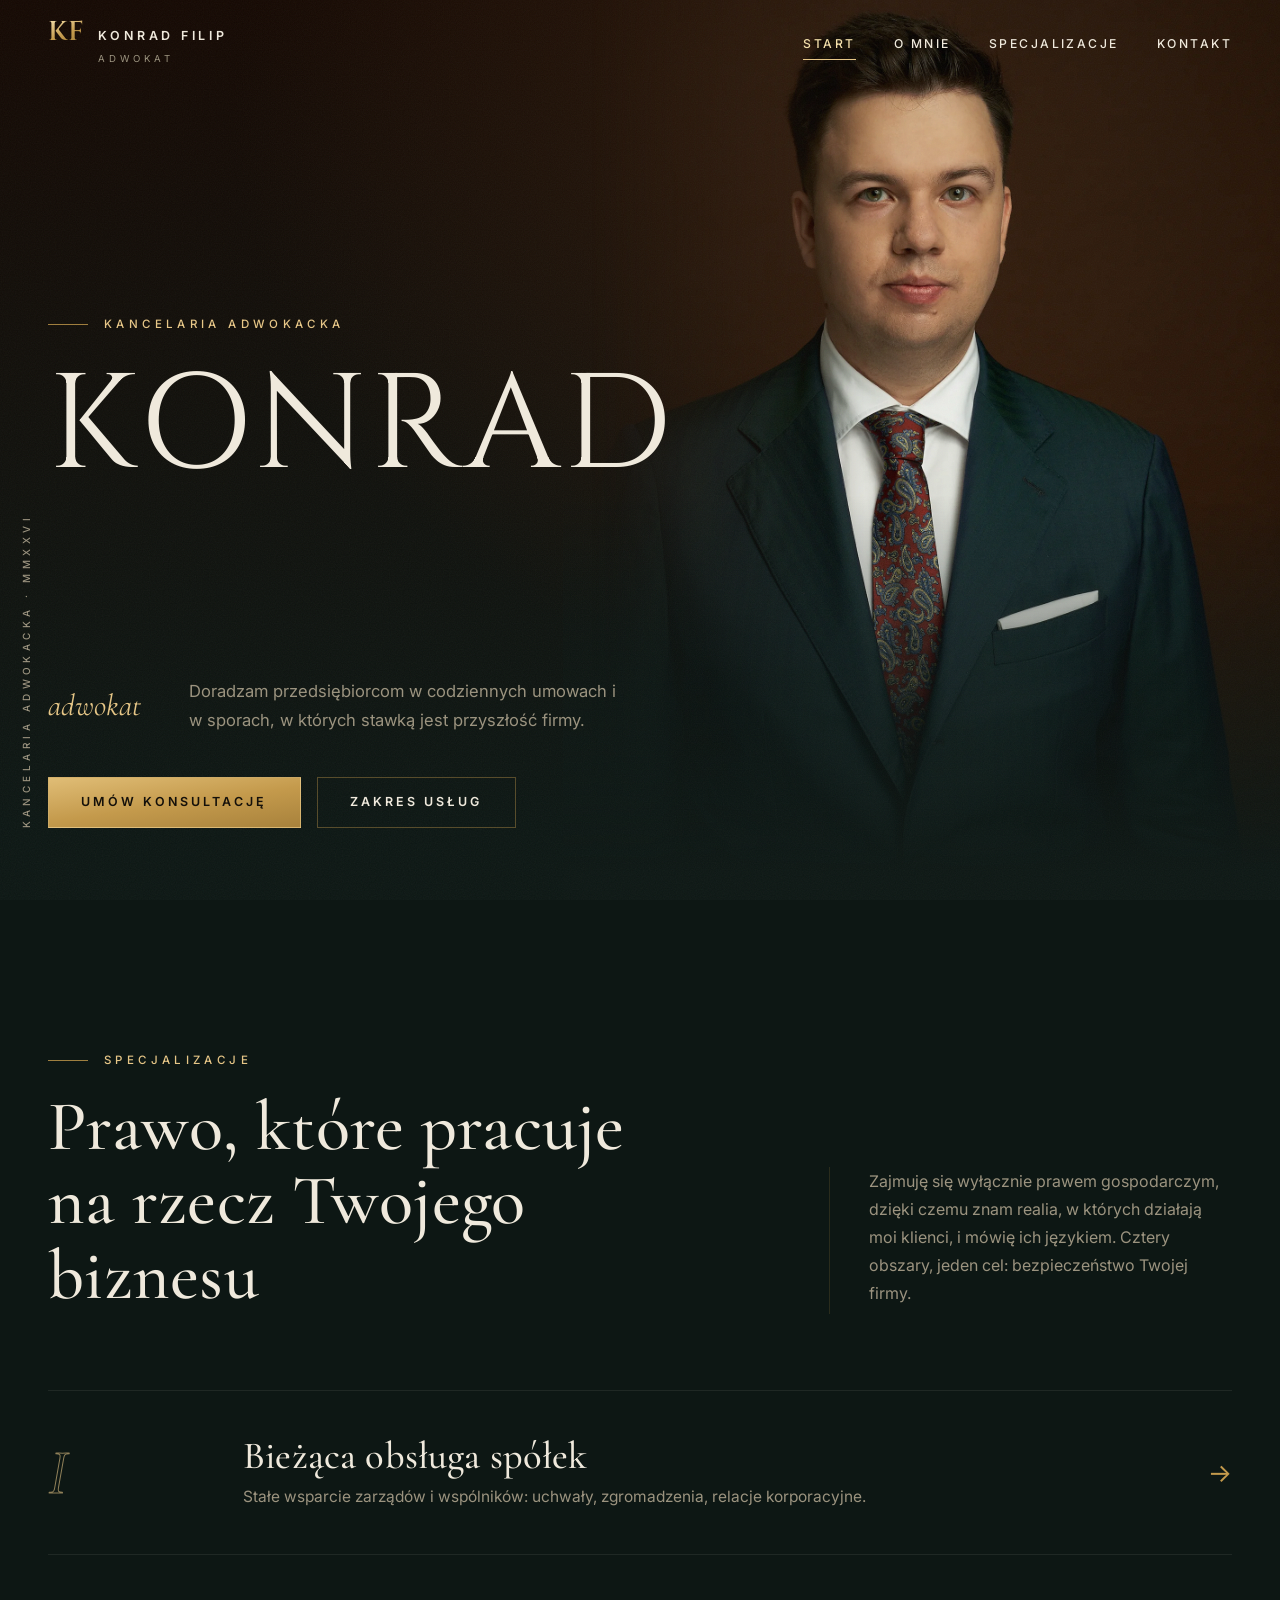
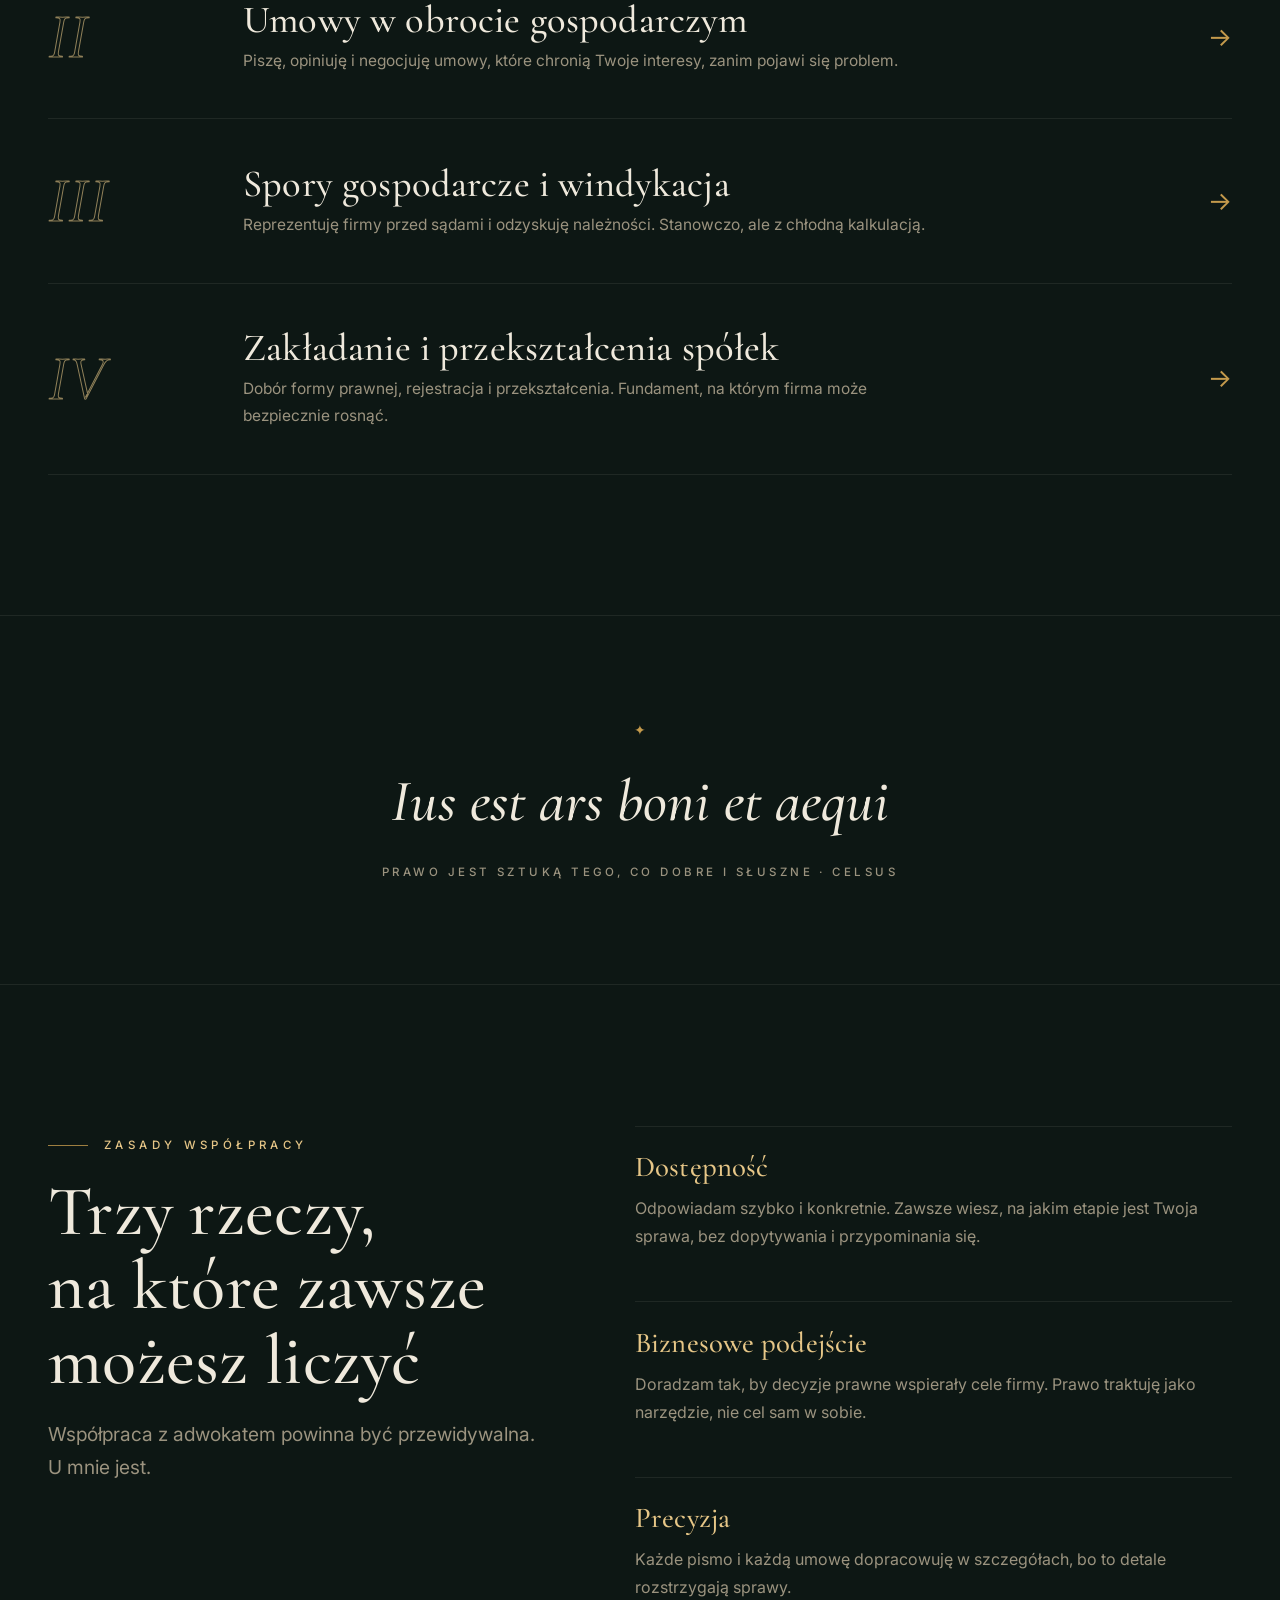
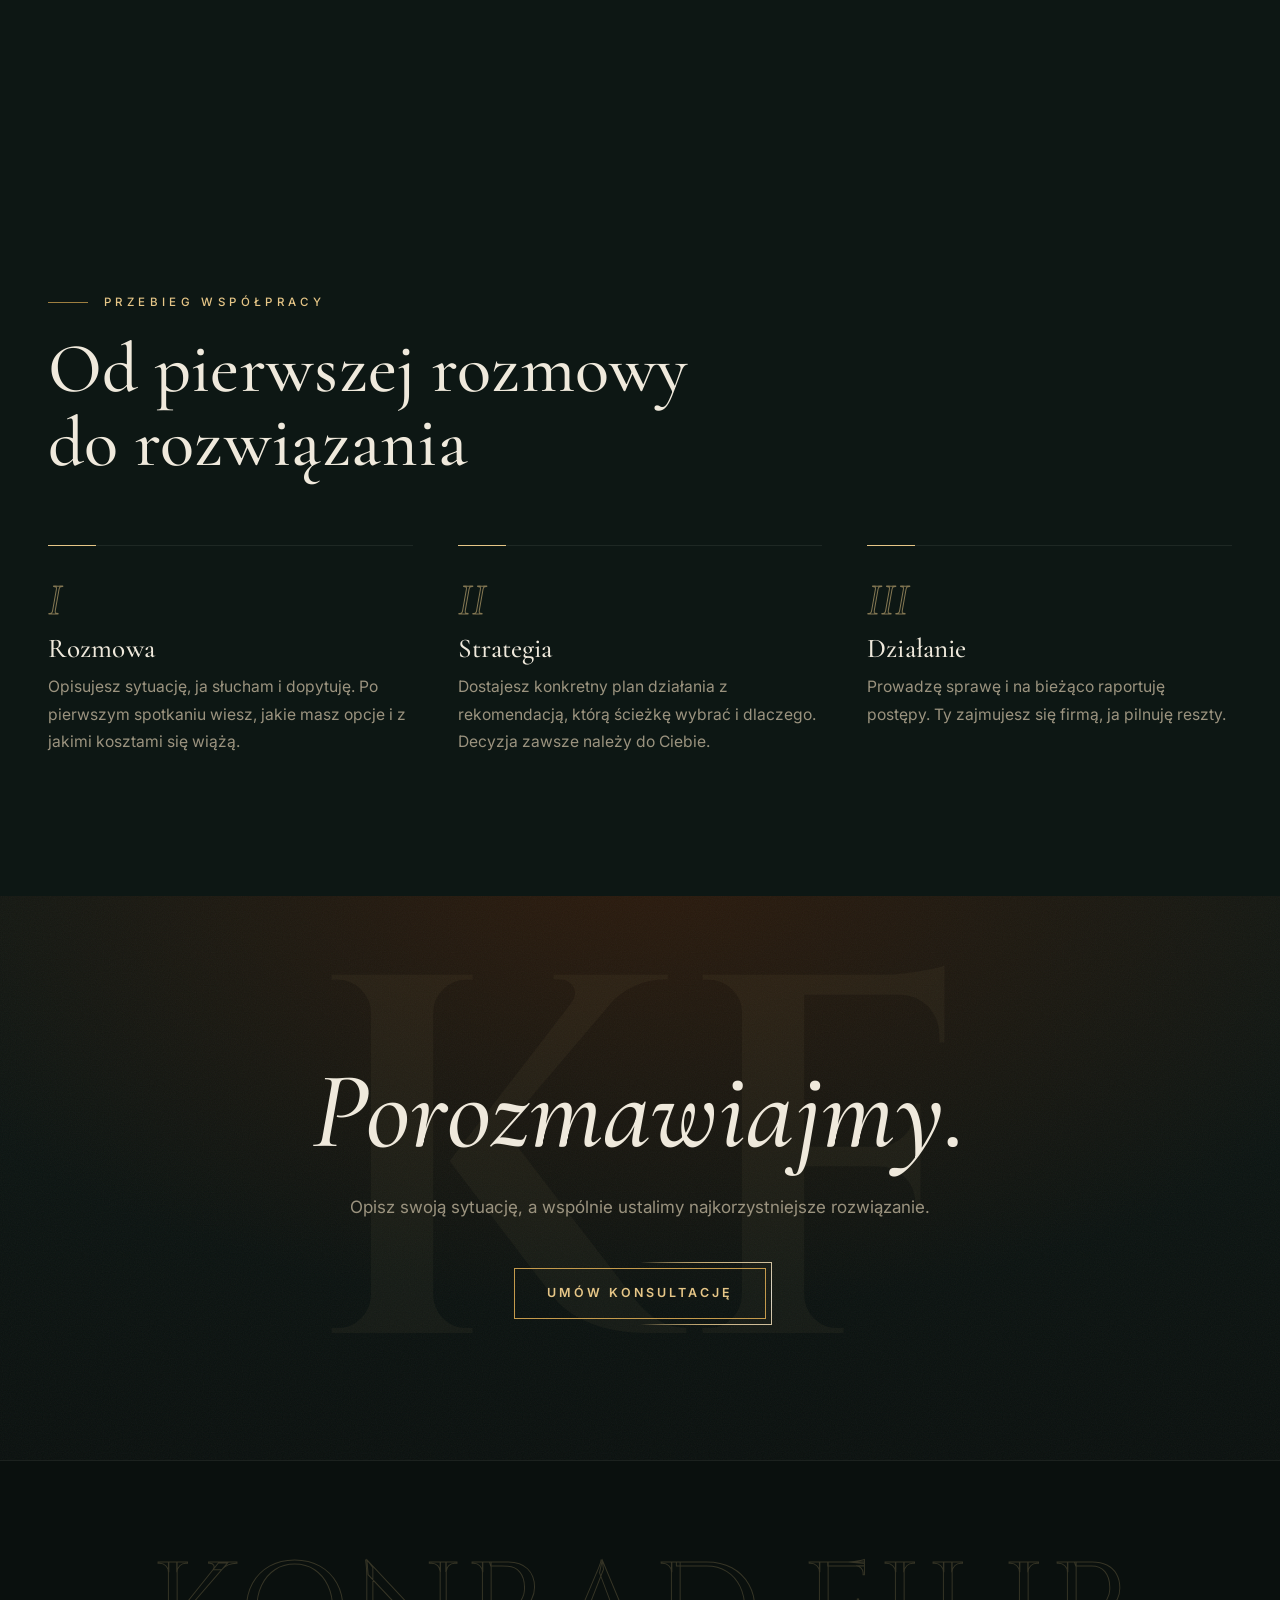
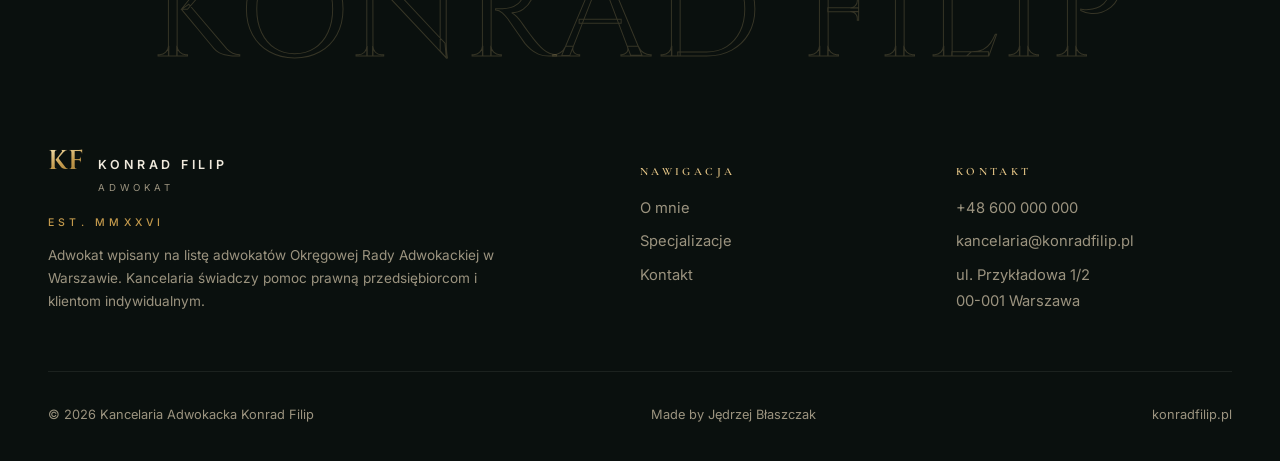
==== commit 754cb4bd: "update: zlote FILIP + reflektor" ====
--- a/index.html
+++ b/index.html
@@ -22,7 +22,7 @@
   <link rel="preconnect" href="https://fonts.googleapis.com">
   <link rel="preconnect" href="https://fonts.gstatic.com" crossorigin>
   <link href="https://fonts.googleapis.com/css2?family=Cinzel:wght@400;500&family=Cormorant+Garamond:ital,wght@0,500;0,600;1,500&family=Inter:wght@400;500;600&display=swap" rel="stylesheet">
-  <link rel="stylesheet" href="/css/style.css?v=20260821b">
+  <link rel="stylesheet" href="/css/style.css?v=20260821c">
 
   <script type="application/ld+json">
   {
@@ -266,6 +266,6 @@
     </div>
   </footer>
 
-  <script src="/js/main.js?v=20260821b" defer></script>
+  <script src="/js/main.js?v=20260821c" defer></script>
 </body>
 </html>
--- a/css/style.css
+++ b/css/style.css
@@ -347,9 +347,12 @@
 .hero__title span { display: block; }
 .hero__title .t-solid { color: var(--cream); }
 .hero__title .t-outline {
-  color: transparent;
-  -webkit-text-stroke: 1.5px rgba(230, 198, 135, 0.85);
-  margin-left: clamp(0rem, 6vw, 7rem);
+  background: linear-gradient(168deg, #f6e3b4 4%, #d8ae5f 46%, #a8823c 100%);
+  -webkit-background-clip: text;
+  background-clip: text;
+  -webkit-text-fill-color: transparent;
+  color: var(--gold-bright);
+  margin-left: clamp(0rem, 2.5vw, 3rem);
 }
 .hero__meta {
   display: flex;
@@ -997,6 +1000,24 @@
     to { opacity: 1; transform: none; }
   }
 }
+
+/* Reflektor: delikatna złota poświata podążająca za kursorem */
+.spotlight {
+  position: fixed;
+  top: 0;
+  left: 0;
+  width: 42rem;
+  height: 42rem;
+  margin: -21rem 0 0 -21rem;
+  z-index: 0;
+  pointer-events: none;
+  opacity: 0;
+  background: radial-gradient(circle closest-side,
+    rgba(216, 174, 95, 0.11), rgba(216, 174, 95, 0.045) 45%, transparent 72%);
+  transition: opacity 0.6s ease;
+  will-change: transform;
+}
+.spotlight.on { opacity: 1; }
 
 /* Bez tranzycji nav podczas zmiany rozmiaru okna (anty-flicker) */
 html.resizing .nav { transition: none !important; }
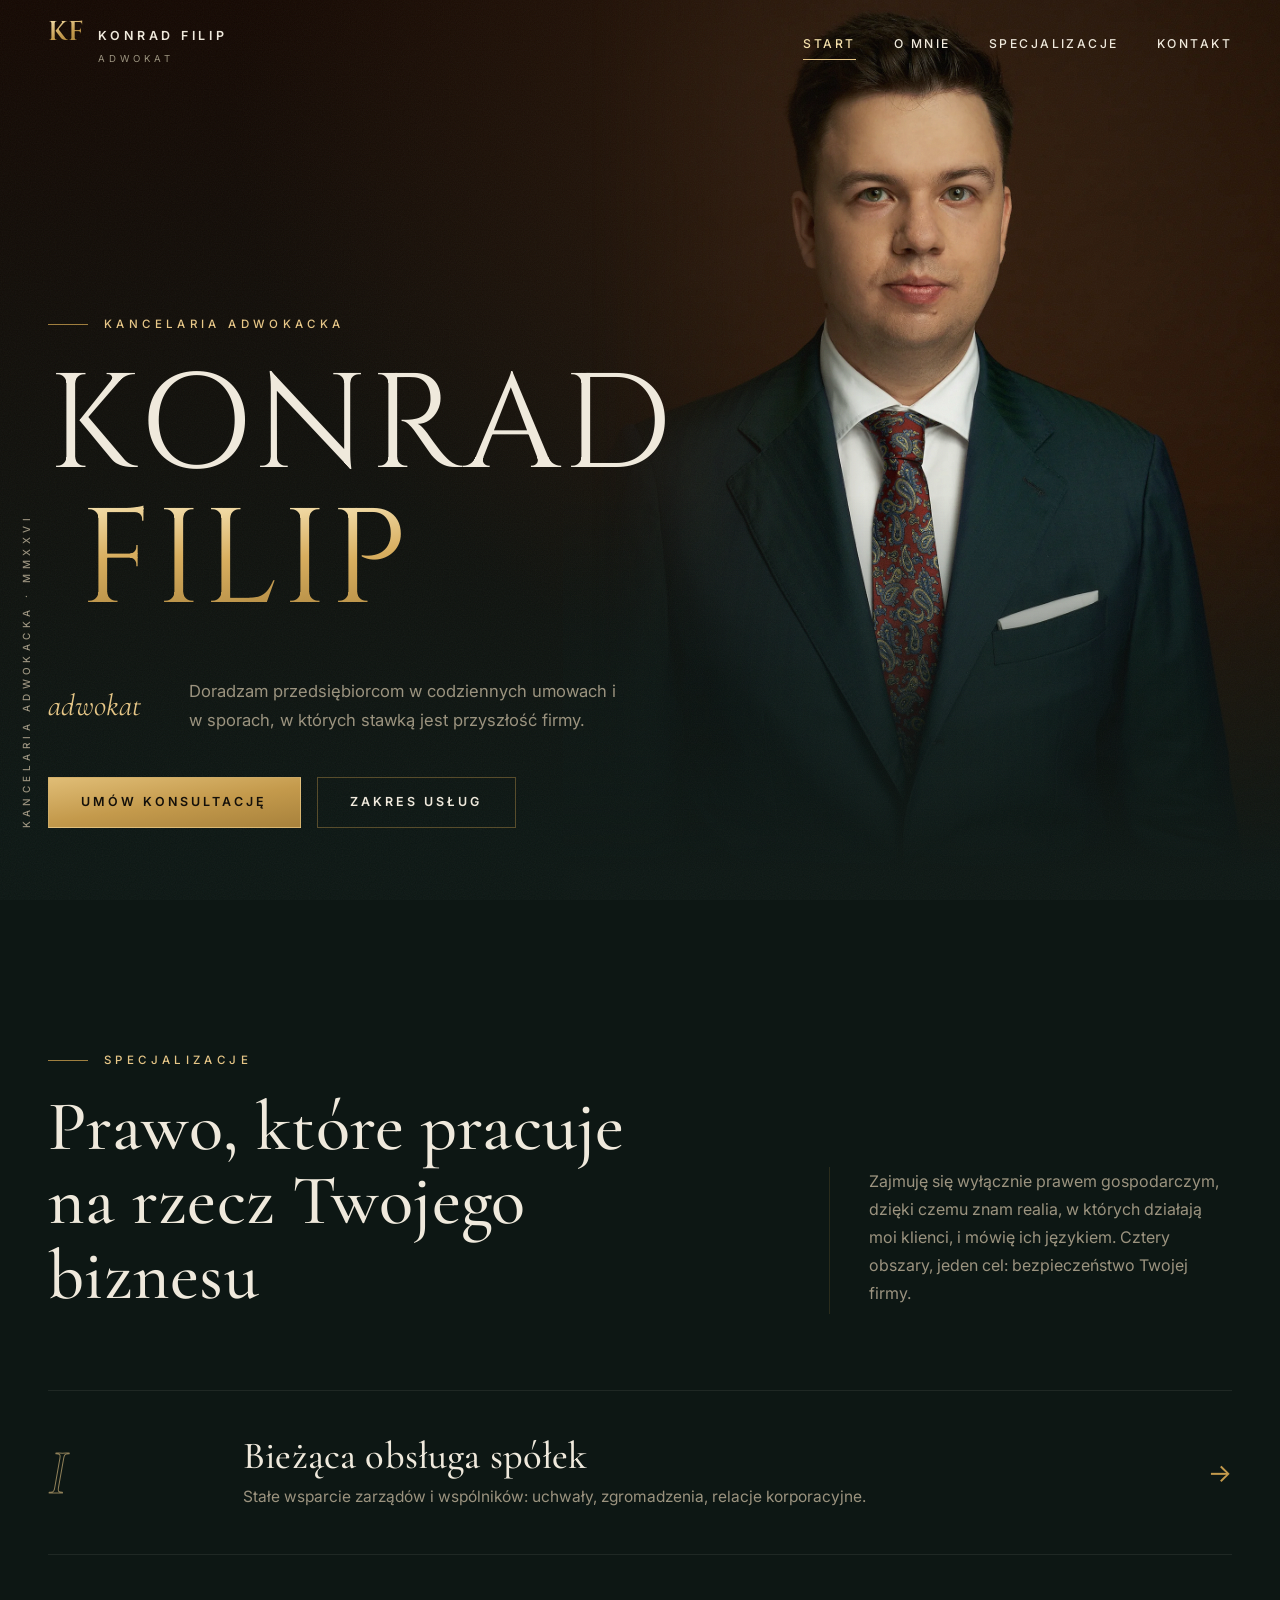
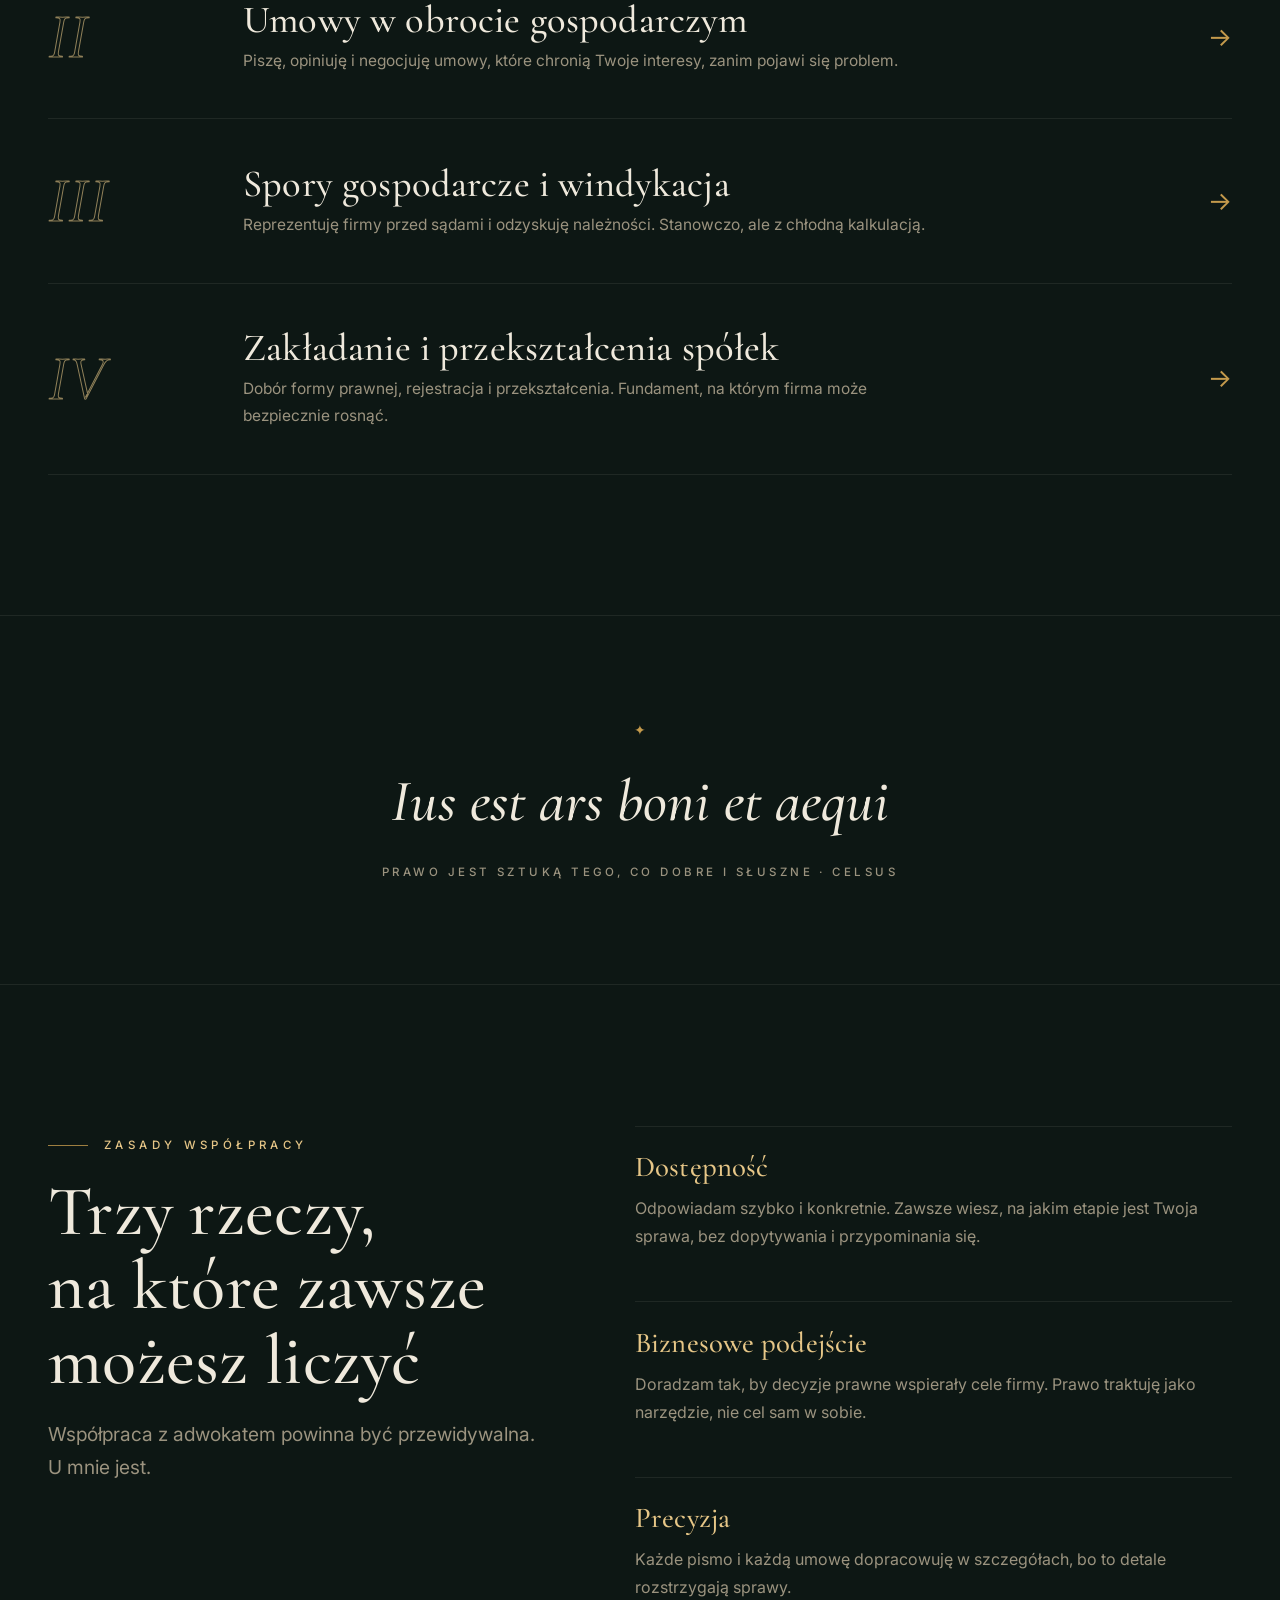
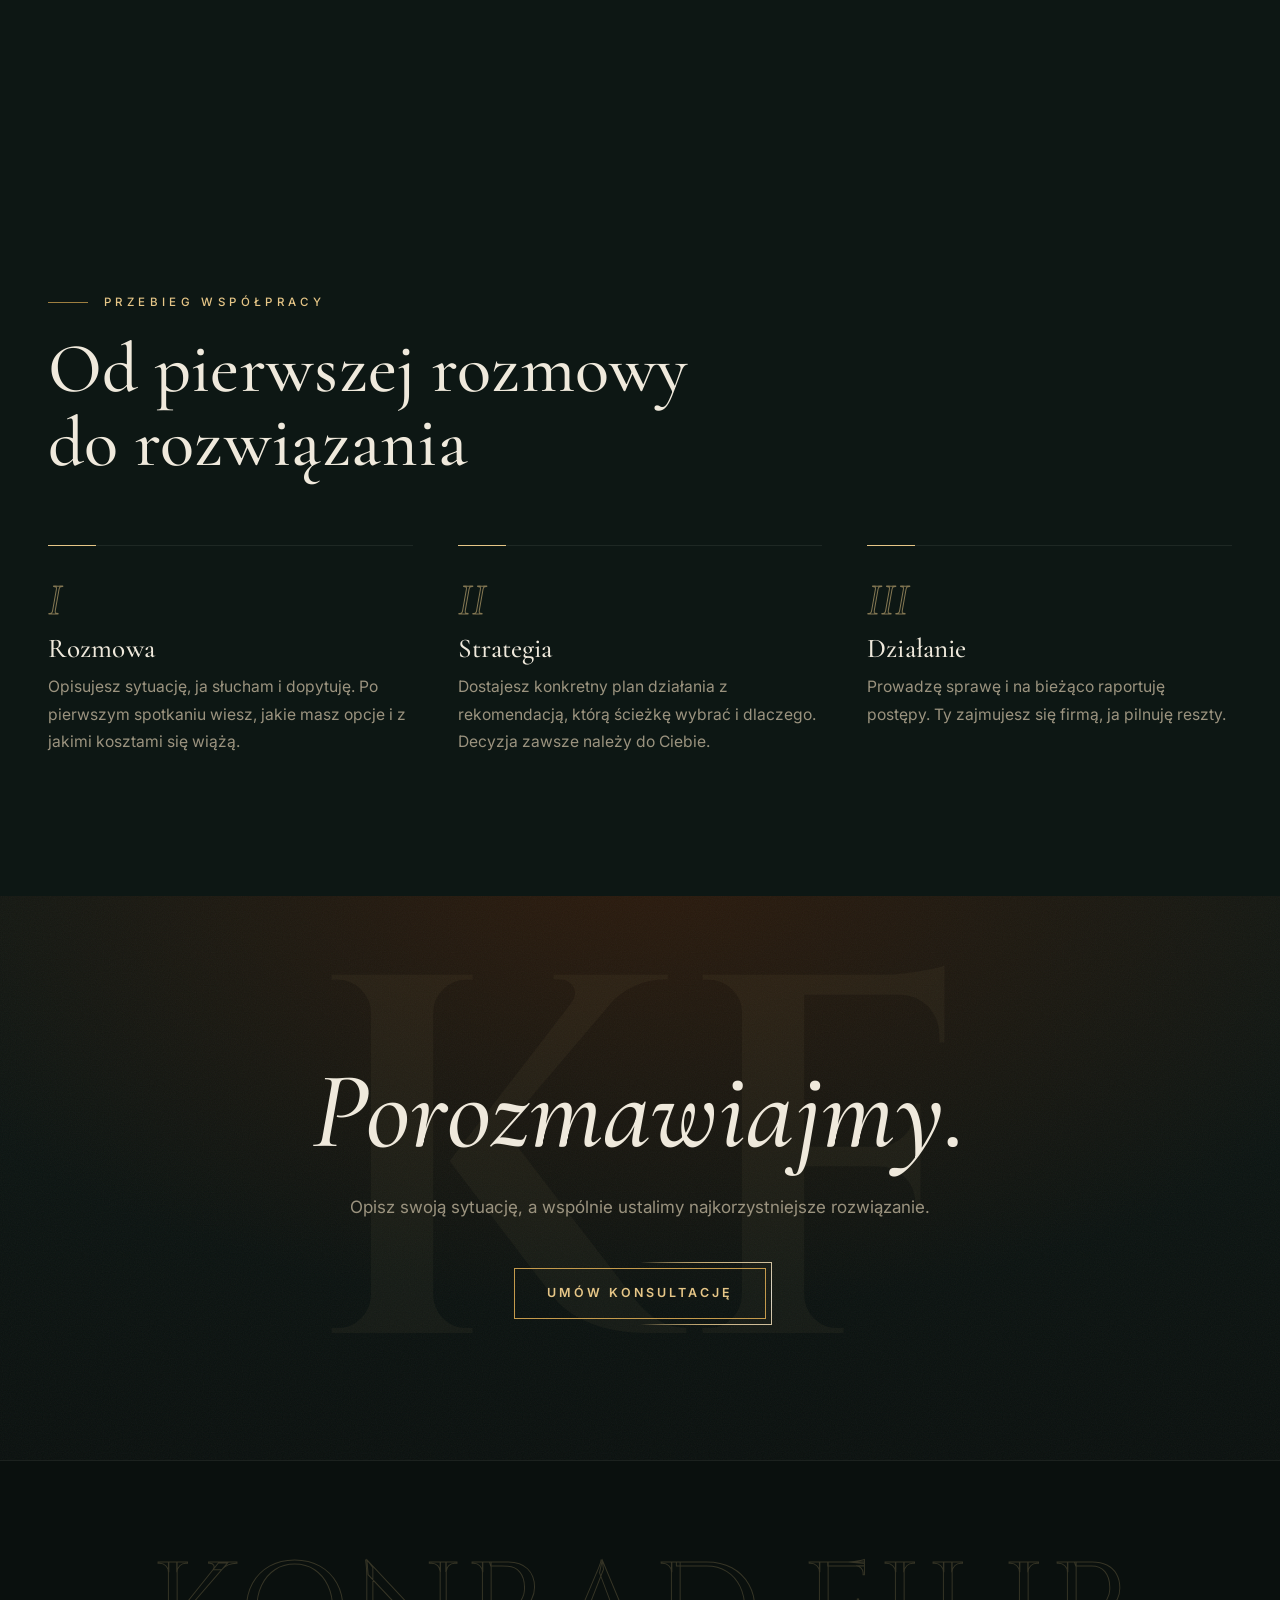
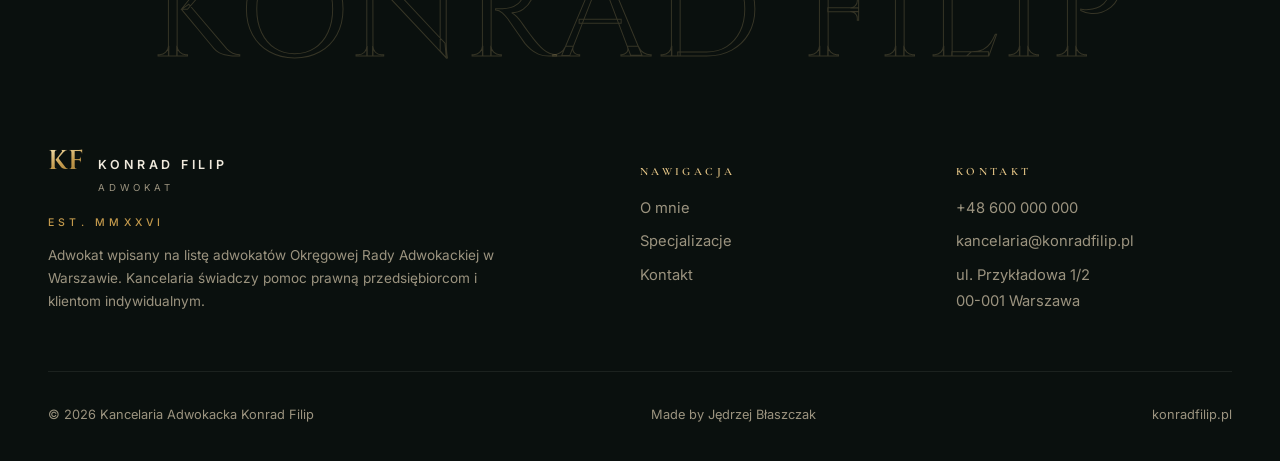
==== commit 029d28ea: "fix: FILIP widoczny po podziale liter" ====
--- a/index.html
+++ b/index.html
@@ -22,7 +22,7 @@
   <link rel="preconnect" href="https://fonts.googleapis.com">
   <link rel="preconnect" href="https://fonts.gstatic.com" crossorigin>
   <link href="https://fonts.googleapis.com/css2?family=Cinzel:wght@400;500&family=Cormorant+Garamond:ital,wght@0,500;0,600;1,500&family=Inter:wght@400;500;600&display=swap" rel="stylesheet">
-  <link rel="stylesheet" href="/css/style.css?v=20260821c">
+  <link rel="stylesheet" href="/css/style.css?v=20260821d">
 
   <script type="application/ld+json">
   {
@@ -266,6 +266,6 @@
     </div>
   </footer>
 
-  <script src="/js/main.js?v=20260821c" defer></script>
+  <script src="/js/main.js?v=20260821d" defer></script>
 </body>
 </html>
--- a/css/style.css
+++ b/css/style.css
@@ -347,12 +347,23 @@
 .hero__title span { display: block; }
 .hero__title .t-solid { color: var(--cream); }
 .hero__title .t-outline {
-  background: linear-gradient(168deg, #f6e3b4 4%, #d8ae5f 46%, #a8823c 100%);
+  color: var(--gold-bright);
+  margin-left: clamp(0rem, 2.5vw, 3rem);
+}
+/* Gradient nakładamy też na pojedyncze litery — inaczej znika po podziale w JS */
+.hero__title .t-outline,
+.hero__title .t-outline span {
+  background-image: linear-gradient(168deg, #f6e3b4 4%, #d8ae5f 46%, #a8823c 100%);
   -webkit-background-clip: text;
   background-clip: text;
   -webkit-text-fill-color: transparent;
-  color: var(--gold-bright);
-  margin-left: clamp(0rem, 2.5vw, 3rem);
+}
+@supports not ((-webkit-background-clip: text) or (background-clip: text)) {
+  .hero__title .t-outline,
+  .hero__title .t-outline span {
+    -webkit-text-fill-color: var(--gold-bright);
+    color: var(--gold-bright);
+  }
 }
 .hero__meta {
   display: flex;
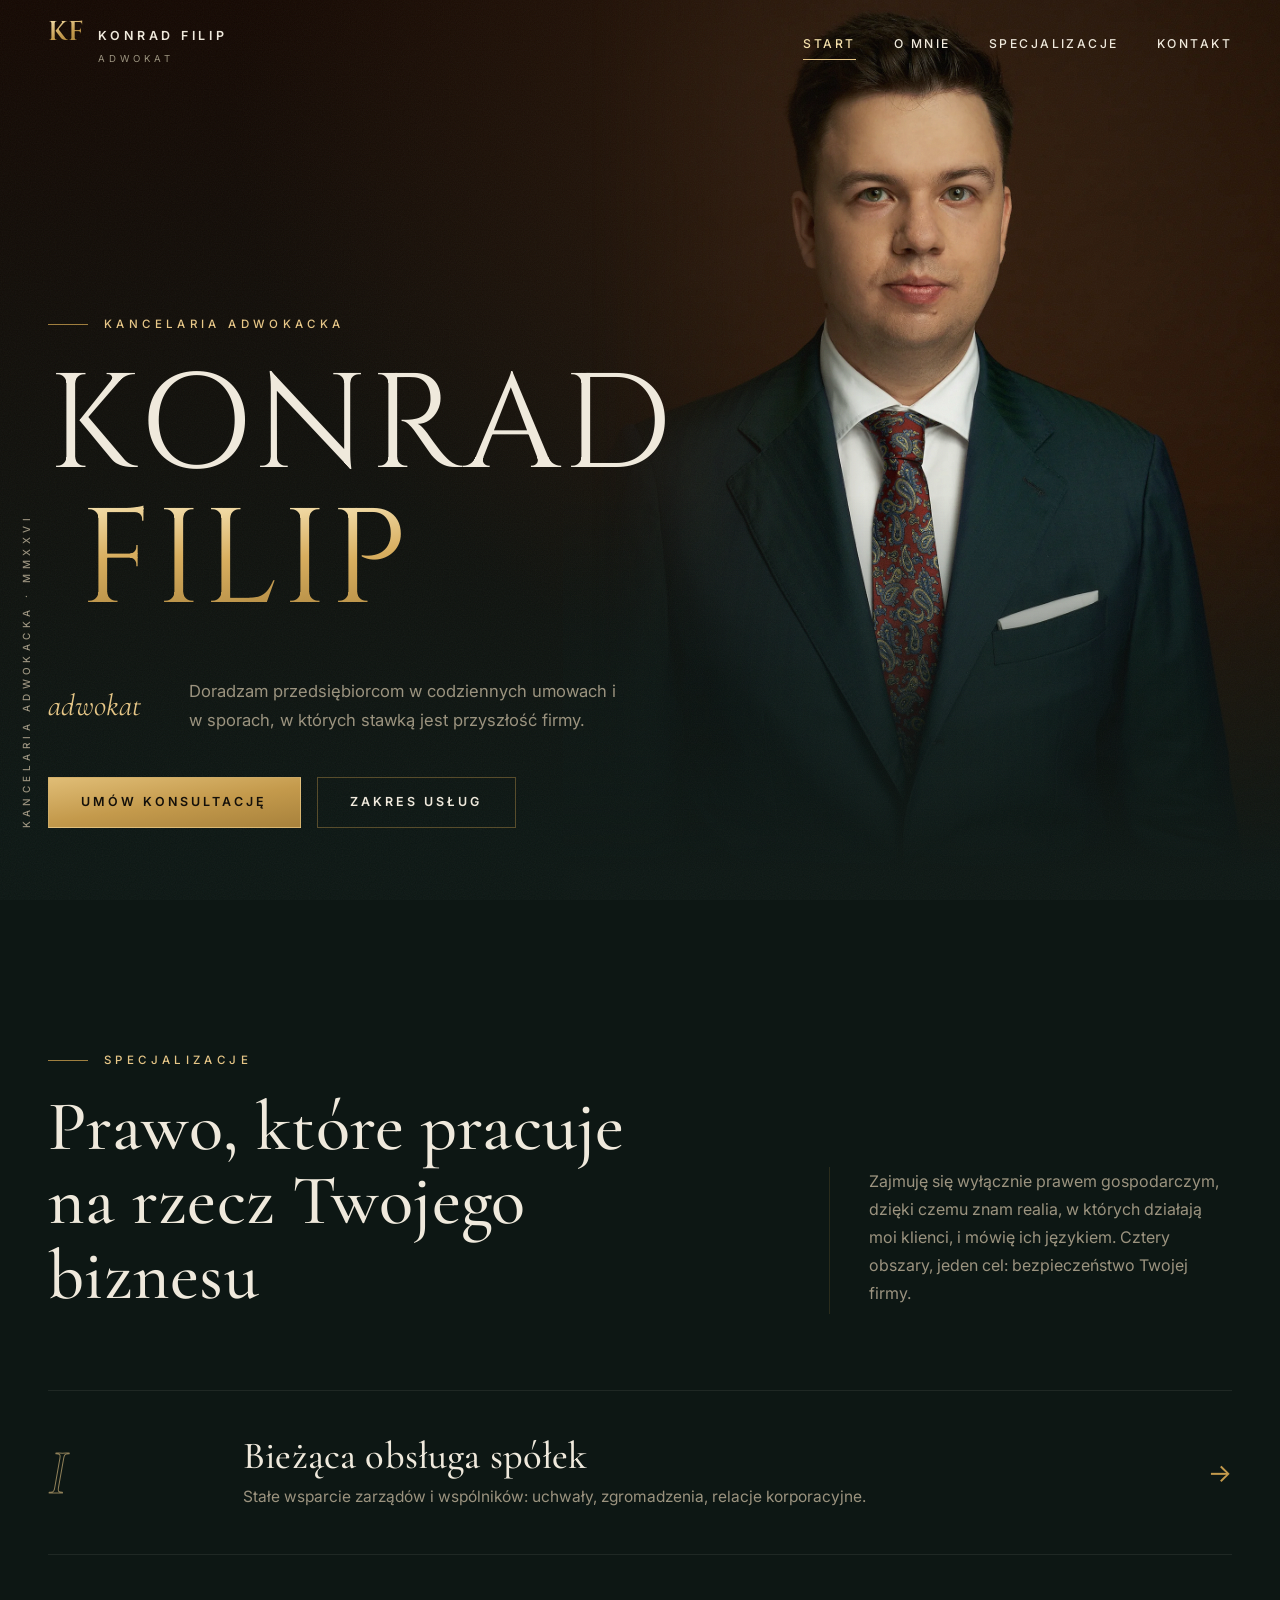
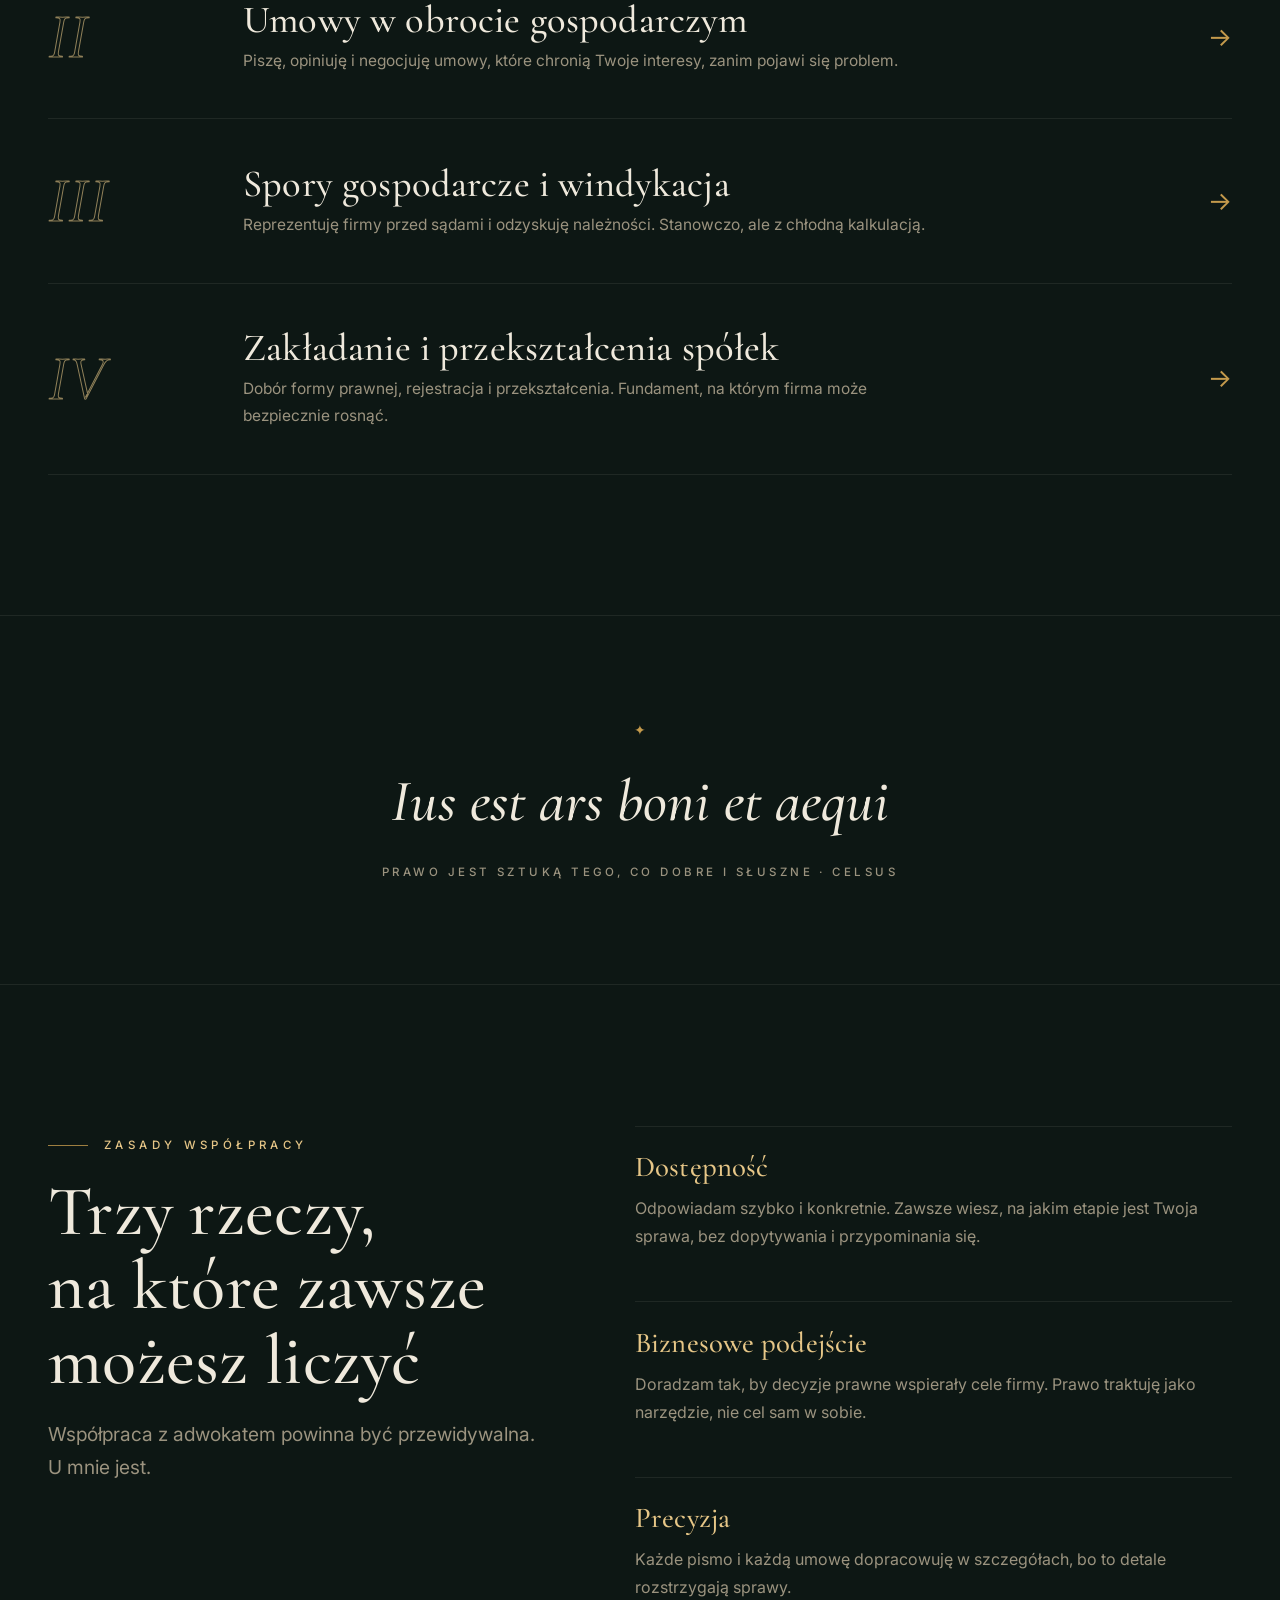
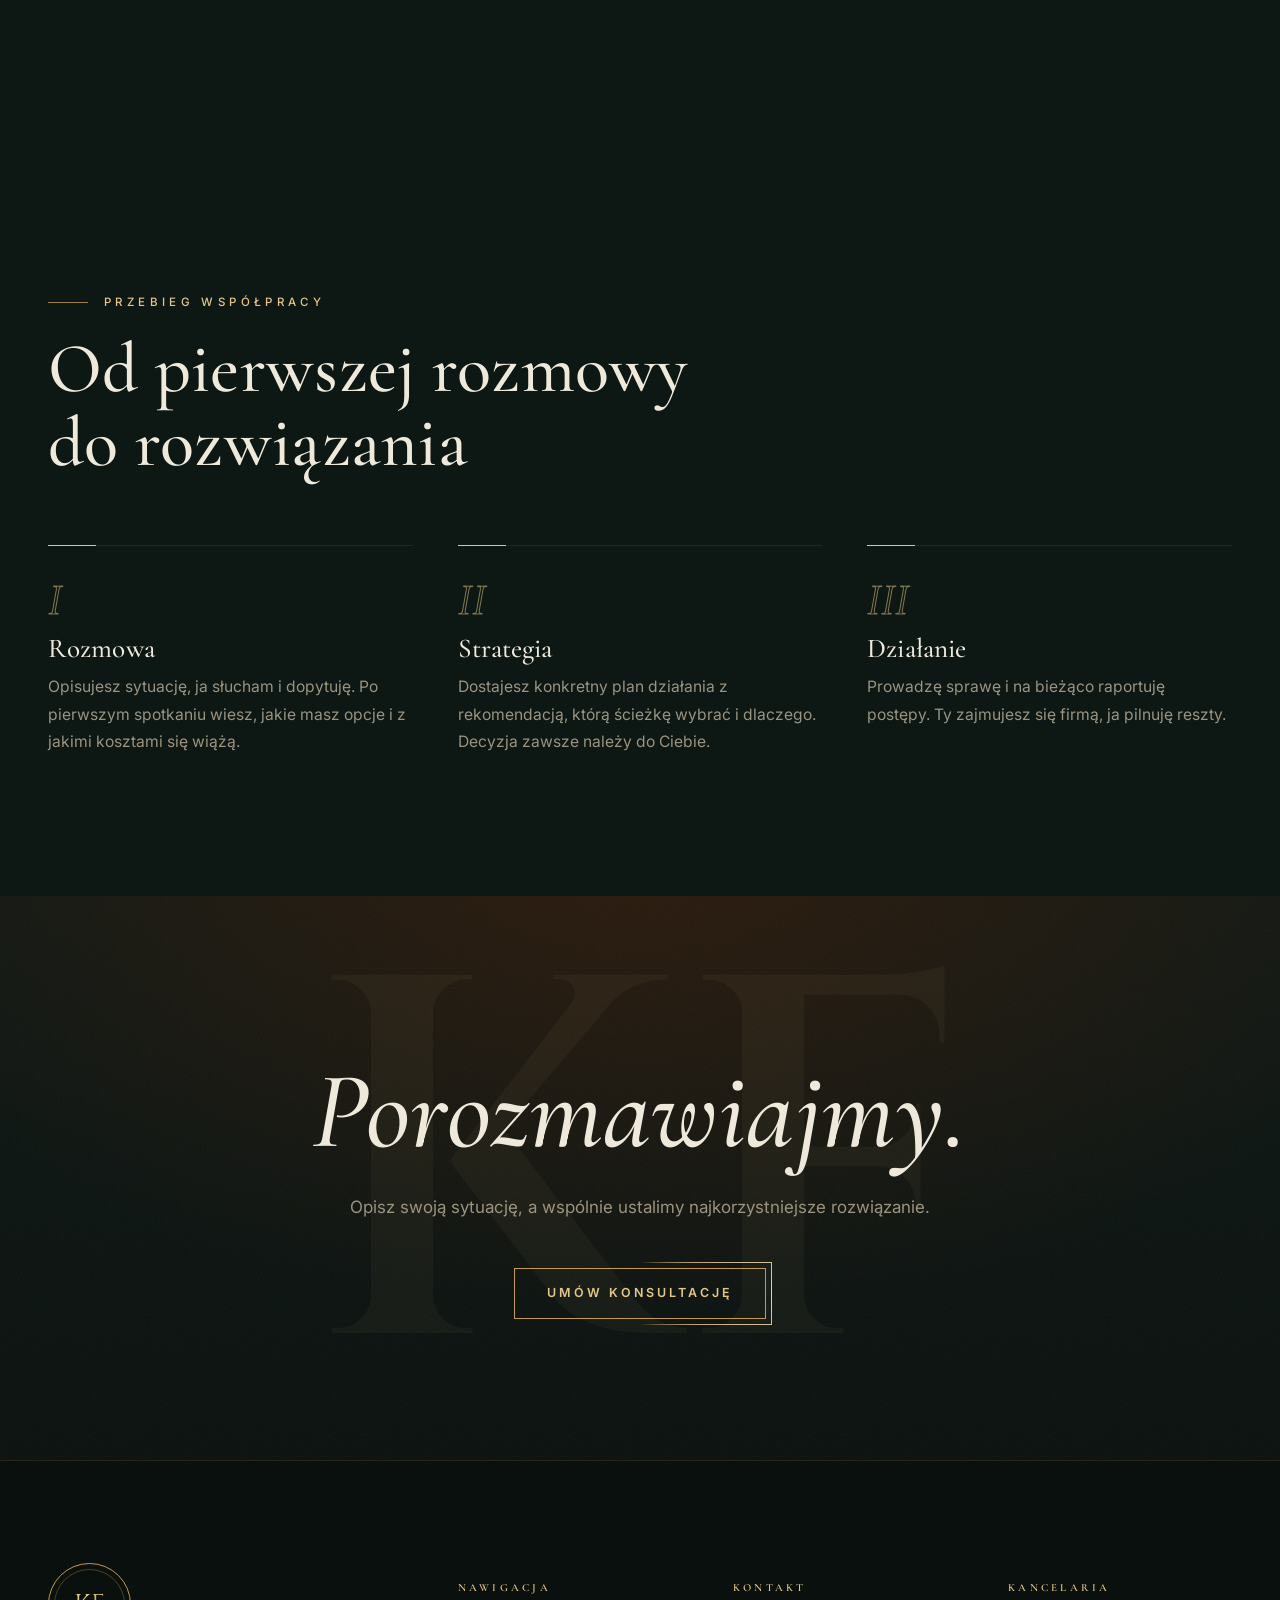
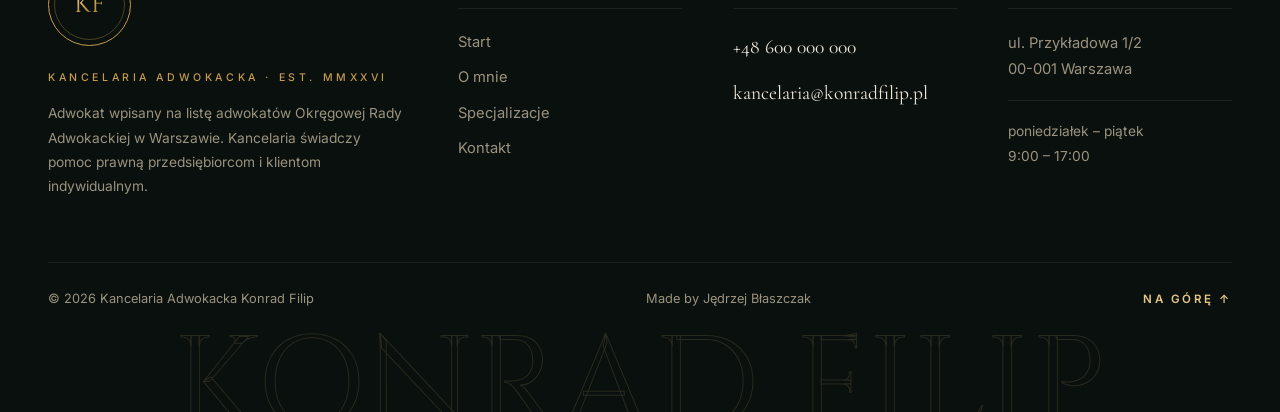
==== commit 199fb1ad: "design: nowa stopka z pieczecia" ====
--- a/index.html
+++ b/index.html
@@ -22,7 +22,7 @@
   <link rel="preconnect" href="https://fonts.googleapis.com">
   <link rel="preconnect" href="https://fonts.gstatic.com" crossorigin>
   <link href="https://fonts.googleapis.com/css2?family=Cinzel:wght@400;500&family=Cormorant+Garamond:ital,wght@0,500;0,600;1,500&family=Inter:wght@400;500;600&display=swap" rel="stylesheet">
-  <link rel="stylesheet" href="/css/style.css?v=20260821d">
+  <link rel="stylesheet" href="/css/style.css?v=20260821e">
 
   <script type="application/ld+json">
   {
@@ -230,42 +230,45 @@
 
   <footer class="footer">
     <div class="container">
-      <div class="footer__wordmark" aria-hidden="true">Konrad Filip</div>
-      <div class="footer__grid">
-        <div>
-          <a href="/" class="brand" aria-label="Konrad Filip — strona główna">
-            <span class="brand__monogram" aria-hidden="true">KF</span>
-            <span class="brand__name">Konrad Filip<small>Adwokat</small></span>
-          </a>
-          <p class="footer__est">Est. MMXXVI</p>
+      <div class="footer__main">
+        <div class="footer__identity">
+          <a href="/" class="footer__seal" aria-label="Konrad Filip — strona główna"><span aria-hidden="true">KF</span></a>
+          <p class="footer__est">Kancelaria Adwokacka · Est. MMXXVI</p>
           <p class="footer__note">Adwokat wpisany na listę adwokatów Okręgowej Rady Adwokackiej <!-- PLACEHOLDER: izba -->w Warszawie. Kancelaria świadczy pomoc prawną przedsiębiorcom i klientom indywidualnym.</p>
         </div>
-        <div>
+        <div class="footer__col">
           <h2 class="footer__h">Nawigacja</h2>
           <ul>
+            <li><a href="/">Start</a></li>
             <li><a href="/o-mnie">O mnie</a></li>
             <li><a href="/specjalizacje">Specjalizacje</a></li>
             <li><a href="/kontakt">Kontakt</a></li>
           </ul>
         </div>
-        <div>
+        <div class="footer__col">
           <h2 class="footer__h">Kontakt</h2>
-          <ul>
-            <!-- PLACEHOLDER: telefon, e-mail, adres -->
+          <ul class="footer__contact">
+            <!-- PLACEHOLDER: telefon, e-mail -->
             <li><a href="tel:+48600000000">+48 600 000 000</a></li>
             <li><a href="mailto:kancelaria@konradfilip.pl">kancelaria@konradfilip.pl</a></li>
-            <li>ul. Przykładowa 1/2<br>00-001 Warszawa</li>
           </ul>
+        </div>
+        <div class="footer__col">
+          <h2 class="footer__h">Kancelaria</h2>
+          <!-- PLACEHOLDER: adres -->
+          <p>ul. Przykładowa 1/2<br>00-001 Warszawa</p>
+          <p class="footer__hours">poniedziałek – piątek<br>9:00 – 17:00</p>
         </div>
       </div>
       <div class="footer__bottom">
         <span>© 2026 Kancelaria Adwokacka Konrad Filip</span>
         <span class="footer__credit">Made by Jędrzej Błaszczak</span>
-        <span>konradfilip.pl</span>
+        <a class="footer__up" href="#tresc">Na górę <span aria-hidden="true">↑</span></a>
       </div>
     </div>
+    <div class="footer__wordmark" aria-hidden="true">Konrad Filip</div>
   </footer>
 
-  <script src="/js/main.js?v=20260821d" defer></script>
+  <script src="/js/main.js?v=20260821e" defer></script>
 </body>
 </html>
--- a/css/style.css
+++ b/css/style.css
@@ -745,63 +745,122 @@
 
 /* ---------- Stopka ---------- */
 .footer {
+  position: relative;
   background: var(--bg-3);
   color: var(--muted);
-  padding: clamp(3.5rem, 7vw, 5.5rem) 0 2.2rem;
+  padding: clamp(4rem, 8vw, 6.5rem) 0 0;
   font-size: 0.92rem;
+  border-top: 1px solid var(--line);
+  overflow: hidden;
+}
+.footer__main {
+  display: grid;
+  grid-template-columns: minmax(0, 1.6fr) repeat(3, minmax(0, 1fr));
+  gap: clamp(2rem, 4vw, 3.5rem);
+  padding-bottom: clamp(2.5rem, 5vw, 4rem);
+}
+
+/* Pieczęć kancelarii */
+.footer__seal {
+  display: inline-grid;
+  place-items: center;
+  width: 5.2rem;
+  height: 5.2rem;
+  border: 1px solid var(--gold);
+  border-radius: 50%;
+  position: relative;
+  transition: border-color 0.35s ease, transform 0.35s ease;
+}
+.footer__seal::before {
+  content: "";
+  position: absolute;
+  inset: 5px;
+  border: 1px solid rgba(196, 154, 76, 0.35);
+  border-radius: 50%;
+}
+.footer__seal span {
+  font-family: var(--serif-caps);
+  font-size: 1.6rem;
+  line-height: 1;
+  background: linear-gradient(160deg, #efd9a4 8%, #c49a4c 55%, #9a7838 100%);
+  -webkit-background-clip: text;
+  background-clip: text;
+  -webkit-text-fill-color: transparent;
+}
+.footer__seal:hover, .footer__seal:focus-visible {
+  border-color: var(--gold-bright);
+  transform: rotate(-4deg);
+}
+
+.footer__est {
+  font-size: 0.66rem;
+  font-weight: 500;
+  letter-spacing: 0.34em;
+  text-transform: uppercase;
+  color: var(--gold);
+  margin: 1.4rem 0 0.9rem;
+}
+.footer__note { max-width: 32em; font-size: 0.86rem; line-height: 1.75; }
+
+.footer__h {
+  font-size: 0.68rem;
+  font-weight: 600;
+  letter-spacing: 0.3em;
+  text-transform: uppercase;
+  color: var(--gold-bright);
+  margin-bottom: 1.3rem;
+  padding-bottom: 0.9rem;
+  border-bottom: 1px solid var(--line-soft);
+}
+.footer__col li { margin-bottom: 0.6rem; }
+.footer__col p { line-height: 1.8; }
+.footer a { transition: color 0.25s ease; }
+.footer a:hover { color: var(--gold-hover); text-decoration: underline; text-underline-offset: 0.25em; }
+.footer__contact li { font-family: var(--serif); font-size: 1.22rem; margin-bottom: 0.75rem; }
+.footer__contact a { color: var(--cream); }
+.footer__hours {
+  margin-top: 1.1rem;
+  padding-top: 1.1rem;
   border-top: 1px solid var(--line-soft);
-}
+  font-size: 0.86rem;
+}
+
+.footer__bottom {
+  display: flex;
+  flex-wrap: wrap;
+  align-items: center;
+  justify-content: space-between;
+  gap: 0.8rem 2rem;
+  padding: 1.6rem 0;
+  border-top: 1px solid var(--line-soft);
+  font-size: 0.8rem;
+}
+.footer__credit { color: var(--muted); }
+.footer__up {
+  font-size: 0.72rem;
+  font-weight: 600;
+  letter-spacing: 0.22em;
+  text-transform: uppercase;
+  color: var(--gold-bright);
+}
+.footer__up span { display: inline-block; transition: transform 0.3s ease; }
+.footer__up:hover span { transform: translateY(-0.25em); }
+
+/* Sygnatura przycięta dolną krawędzią strony */
 .footer__wordmark {
   font-family: var(--serif-caps);
   font-weight: 400;
   text-transform: uppercase;
   white-space: nowrap;
   text-align: center;
-  font-size: clamp(2.8rem, 10.5vw, 9.5rem);
-  line-height: 1;
-  letter-spacing: 0.02em;
+  font-size: clamp(2rem, 10.2vw, 10.5rem);
+  line-height: 0.8;
+  letter-spacing: 0.01em;
   color: transparent;
-  -webkit-text-stroke: 1px rgba(230, 198, 135, 0.2);
-  margin-bottom: clamp(2.5rem, 5vw, 4.5rem);
+  -webkit-text-stroke: 1px rgba(230, 198, 135, 0.14);
+  margin-bottom: -0.22em;
   user-select: none;
-}
-.footer__grid {
-  display: grid;
-  gap: 2.5rem;
-  grid-template-columns: 2fr 1fr 1fr;
-  padding-bottom: 3rem;
-  border-bottom: 1px solid var(--line-soft);
-}
-.footer .brand { margin-bottom: 1.1rem; }
-.footer .footer__h {
-  font-size: 0.7rem;
-  font-weight: 600;
-  letter-spacing: 0.3em;
-  text-transform: uppercase;
-  color: var(--gold-bright);
-  margin-bottom: 1.1rem;
-}
-.footer a { transition: color 0.25s ease; }
-.footer a:hover { color: var(--gold-hover); text-decoration: underline; text-underline-offset: 0.25em; }
-.footer li { margin-bottom: 0.5rem; }
-.footer__est {
-  font-size: 0.66rem;
-  font-weight: 500;
-  letter-spacing: 0.4em;
-  text-transform: uppercase;
-  color: var(--gold);
-  margin: 0.9rem 0 0.7rem;
-}
-.footer__note { max-width: 34em; font-size: 0.85rem; line-height: 1.7; }
-.footer__credit { color: var(--muted); }
-.footer__bottom {
-  display: flex;
-  flex-wrap: wrap;
-  justify-content: space-between;
-  gap: 0.8rem;
-  padding-top: 2rem;
-  font-size: 0.8rem;
-  color: var(--muted);
+  pointer-events: none;
 }
 
 /* ---------- Scroll reveal ---------- */
@@ -1061,7 +1120,8 @@
   .split__media { max-width: 26rem; }
   .spec-block { grid-template-columns: 1fr; gap: 1.2rem; }
   .contact-grid { grid-template-columns: 1fr; }
-  .footer__grid { grid-template-columns: 1fr; gap: 2rem; }
+  .footer__main { grid-template-columns: repeat(2, minmax(0, 1fr)); gap: 2.2rem; }
+  .footer__identity { grid-column: 1 / -1; }
 }
 
 @media (max-width: 48rem) {
@@ -1119,6 +1179,8 @@
   .hero__meta { flex-direction: column; align-items: flex-start; gap: 0.9rem; }
   .hero__text { flex: none; width: 100%; max-width: none; }
 
+  .footer__main { grid-template-columns: 1fr; gap: 2rem; }
+  .footer__bottom { justify-content: flex-start; gap: 0.5rem 1.5rem; }
   .spec-row { grid-template-columns: 1fr; gap: 0.8rem; }
   .spec-row__num { font-size: 2.2rem; }
   .spec-row__arrow { display: none; }
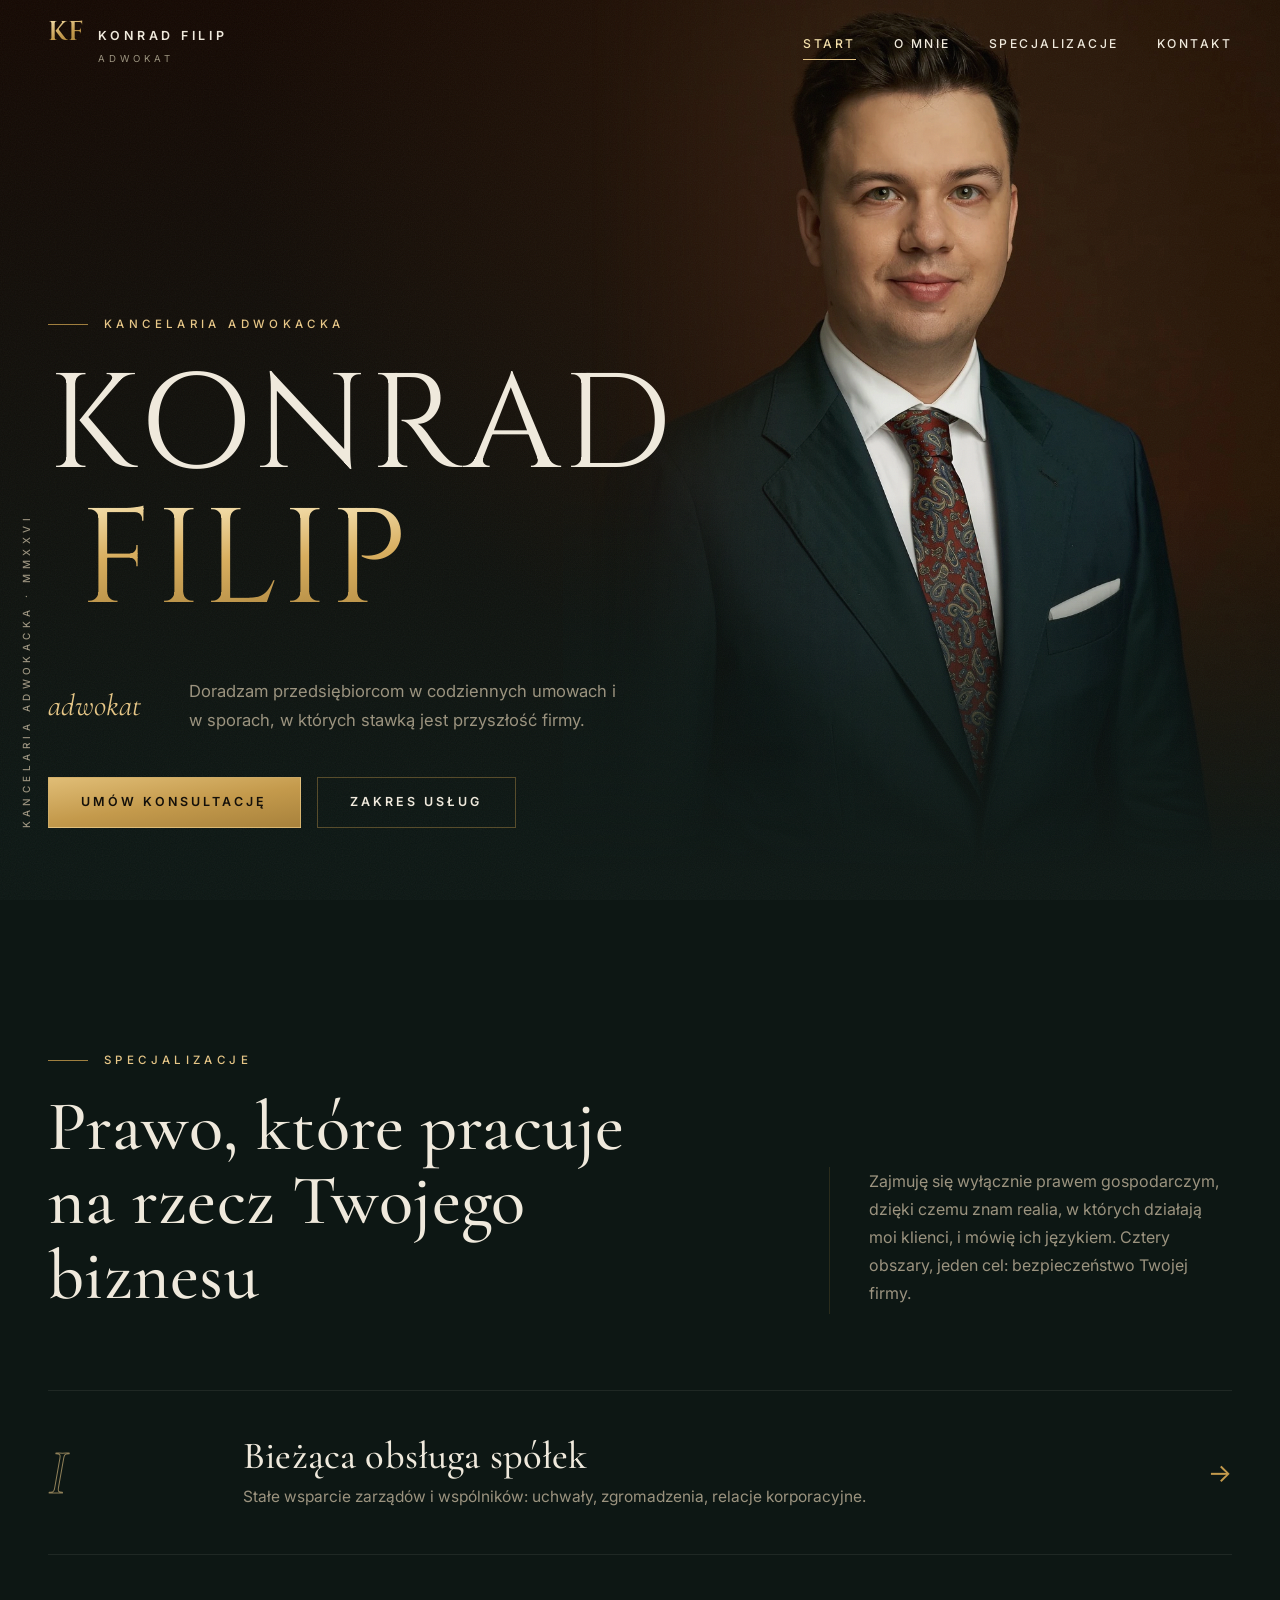
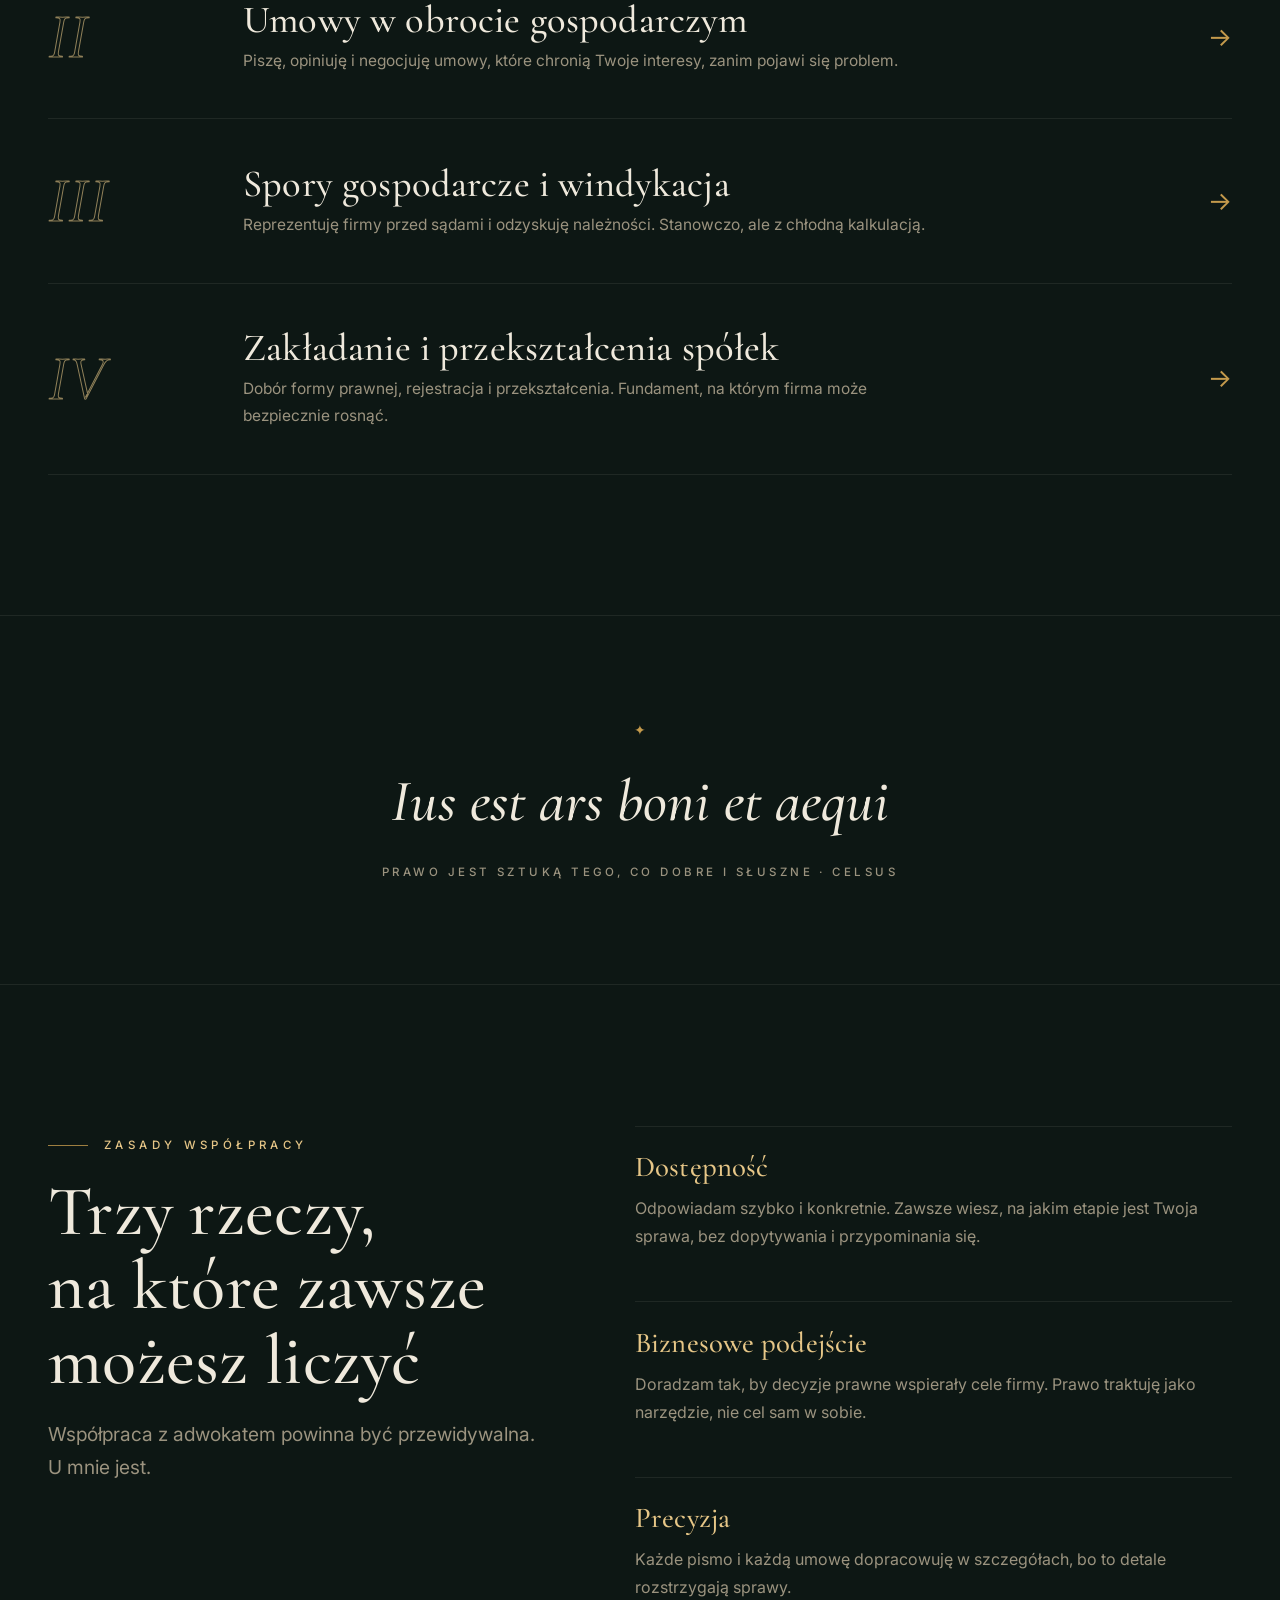
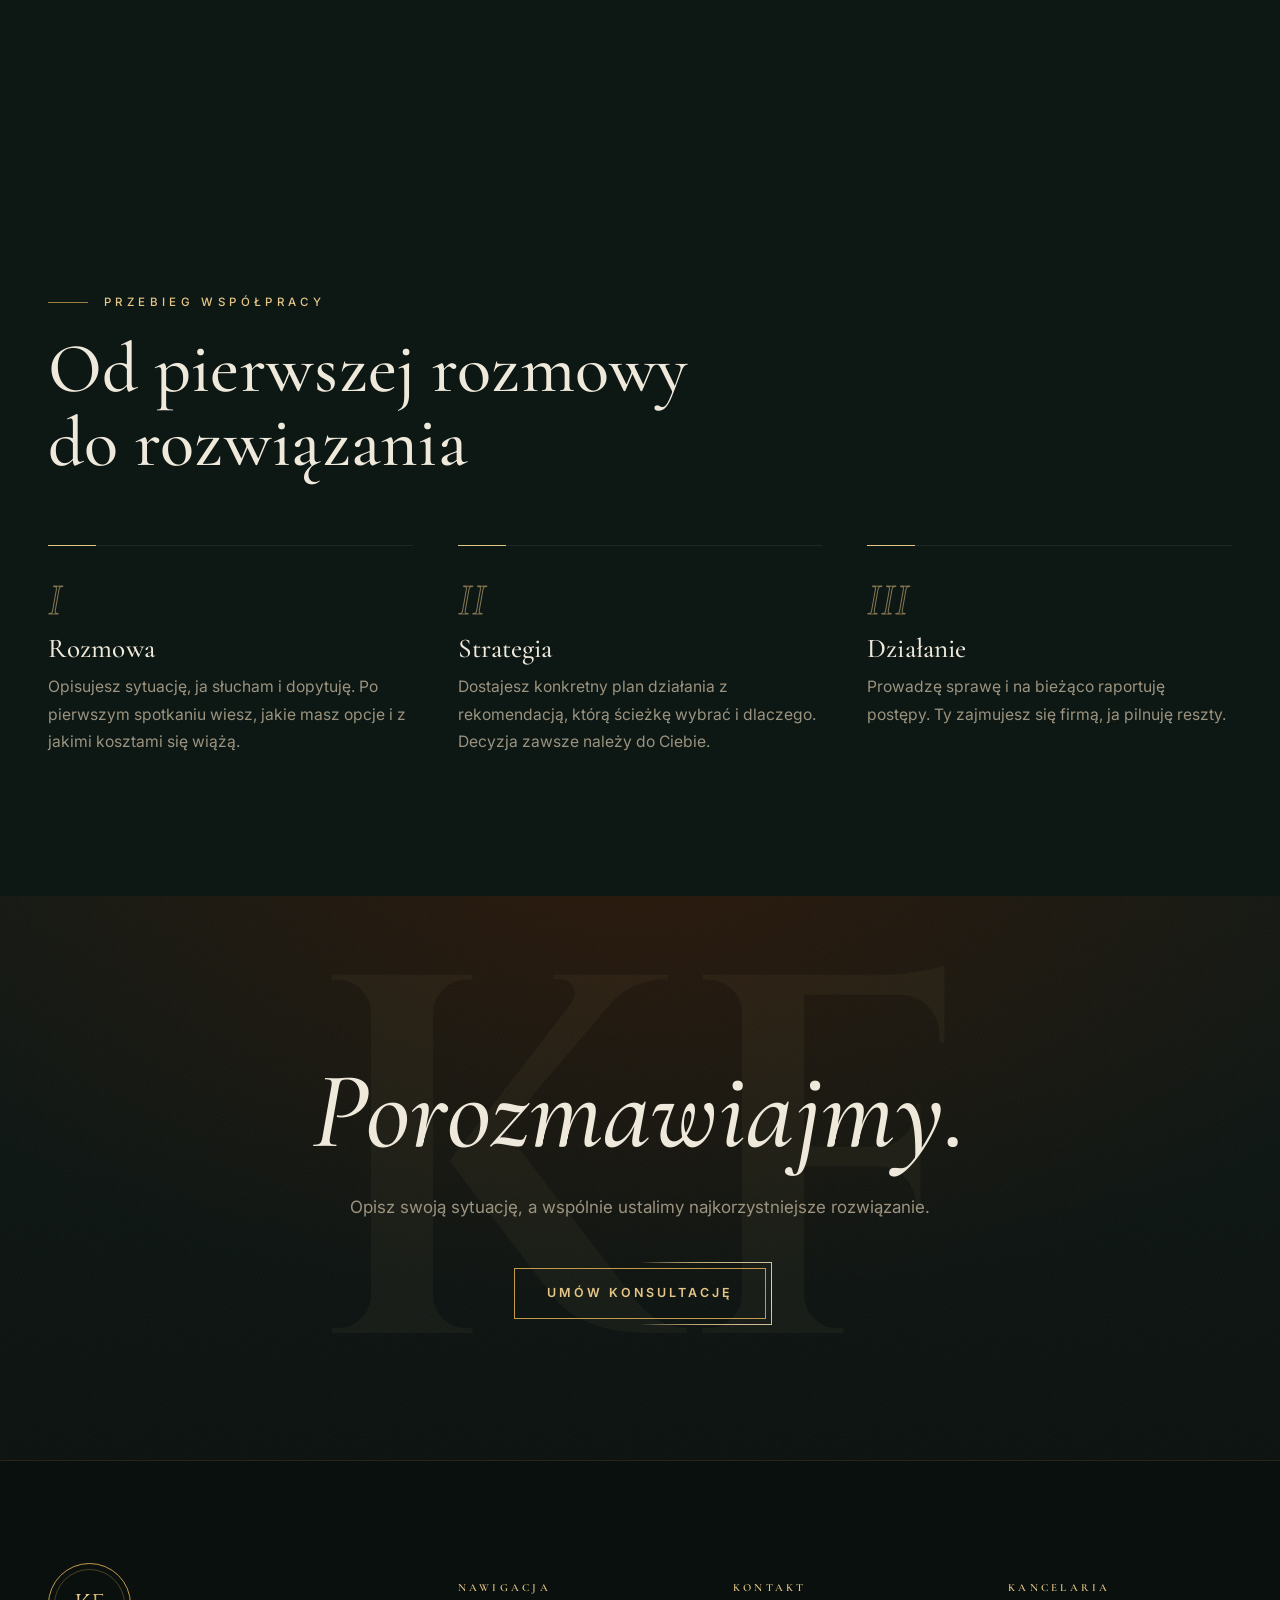
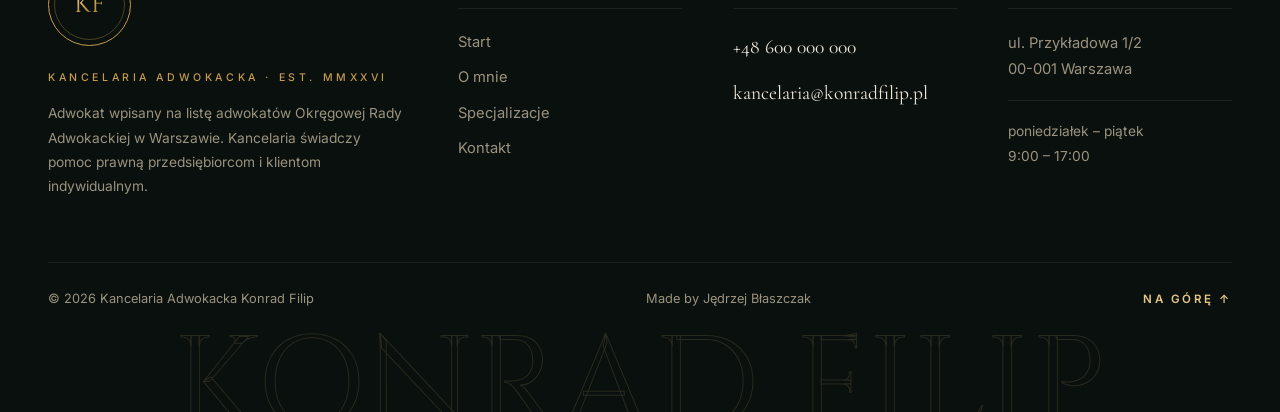
==== commit 13637e49: "design: nowy portret w hero" ====
--- a/index.html
+++ b/index.html
@@ -22,7 +22,7 @@
   <link rel="preconnect" href="https://fonts.googleapis.com">
   <link rel="preconnect" href="https://fonts.gstatic.com" crossorigin>
   <link href="https://fonts.googleapis.com/css2?family=Cinzel:wght@400;500&family=Cormorant+Garamond:ital,wght@0,500;0,600;1,500&family=Inter:wght@400;500;600&display=swap" rel="stylesheet">
-  <link rel="stylesheet" href="/css/style.css?v=20260821e">
+  <link rel="stylesheet" href="/css/style.css?v=20260822">
 
   <script type="application/ld+json">
   {
@@ -86,8 +86,7 @@
     <section class="hero">
       <span class="hero__side" aria-hidden="true">Kancelaria Adwokacka · MMXXVI</span>
       <div class="hero__figure">
-        <img src="/assets/Filip-Konrad-kadr-1.webp" alt="Adwokat Konrad Filip — portret" width="2000" height="2000" fetchpriority="high">
-        <video class="hero__video" muted playsinline preload="none" aria-hidden="true" data-src="/assets/hero-portret.mp4"></video>
+        <img src="/assets/Konrad-portret-hero.webp" alt="Adwokat Konrad Filip — portret" width="1408" height="1408" fetchpriority="high">
       </div>
       <div class="container">
         <div class="hero__content">
@@ -269,6 +268,6 @@
     <div class="footer__wordmark" aria-hidden="true">Konrad Filip</div>
   </footer>
 
-  <script src="/js/main.js?v=20260821e" defer></script>
+  <script src="/js/main.js?v=20260822" defer></script>
 </body>
 </html>
--- a/css/style.css
+++ b/css/style.css
@@ -9,7 +9,7 @@
   --bg: #0d1714;             /* zieleń-czerń, baza całej strony */
   --bg-2: #12201c;           /* podniesione powierzchnie */
   --bg-3: #0a100e;           /* stopka, najgłębsza warstwa */
-  --hero-1: #2d1a0c;         /* brąz z tła portretu */
+  --hero-1: #2a1709;         /* brąz z tła portretu */
   --hero-2: #150903;         /* winieta portretu */
   --cream: #efe9dc;          /* tekst główny */
   --muted: #9b937f;          /* tekst drugorzędny */
@@ -308,19 +308,6 @@
   mask-image:
     linear-gradient(to left, #000 58%, transparent 96%);
 }
-.hero__video {
-  position: absolute;
-  inset: 0;
-  width: 100%;
-  height: 100%;
-  object-fit: cover;
-  object-position: 60% top;
-  -webkit-mask-image: linear-gradient(to left, #000 58%, transparent 96%);
-  mask-image: linear-gradient(to left, #000 58%, transparent 96%);
-  opacity: 0;
-  transition: opacity 0.9s ease;
-}
-.hero__video.playing { opacity: 1; }
 
 .hero__figure::after {
   content: "";
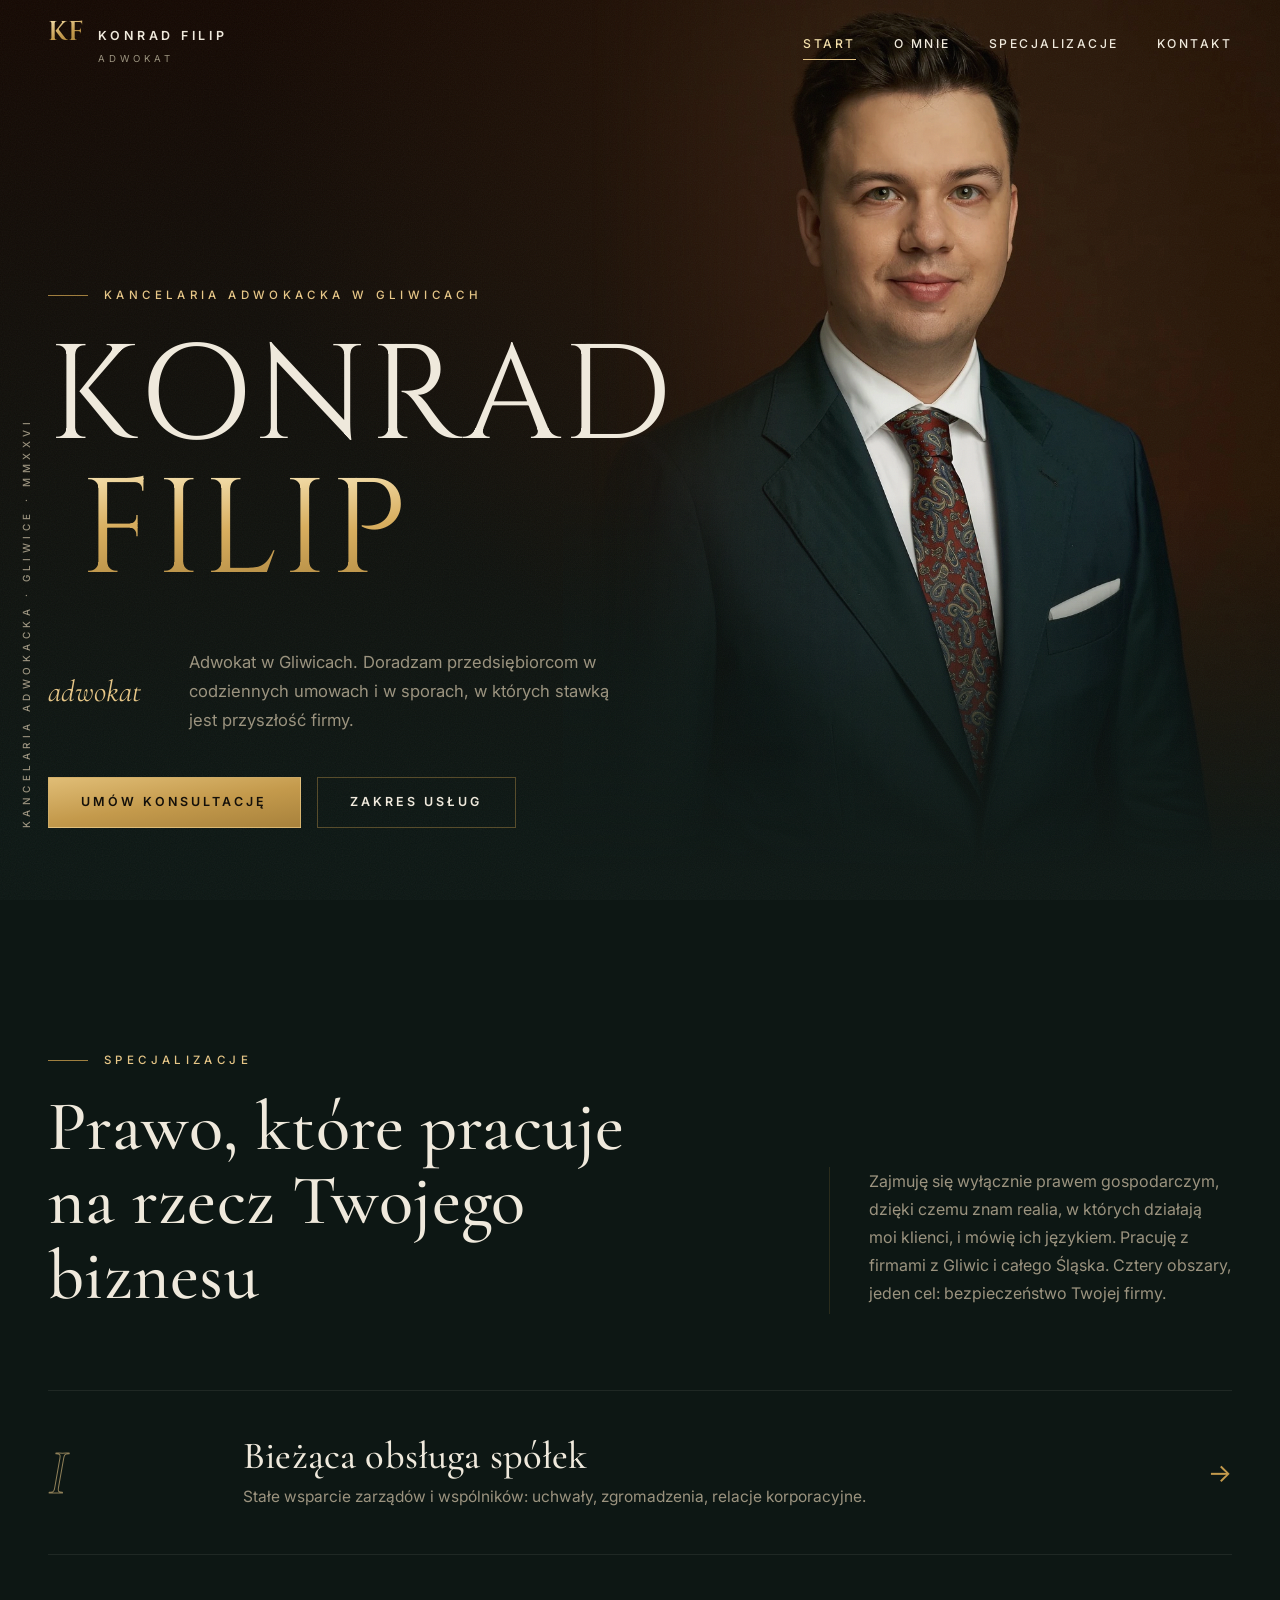
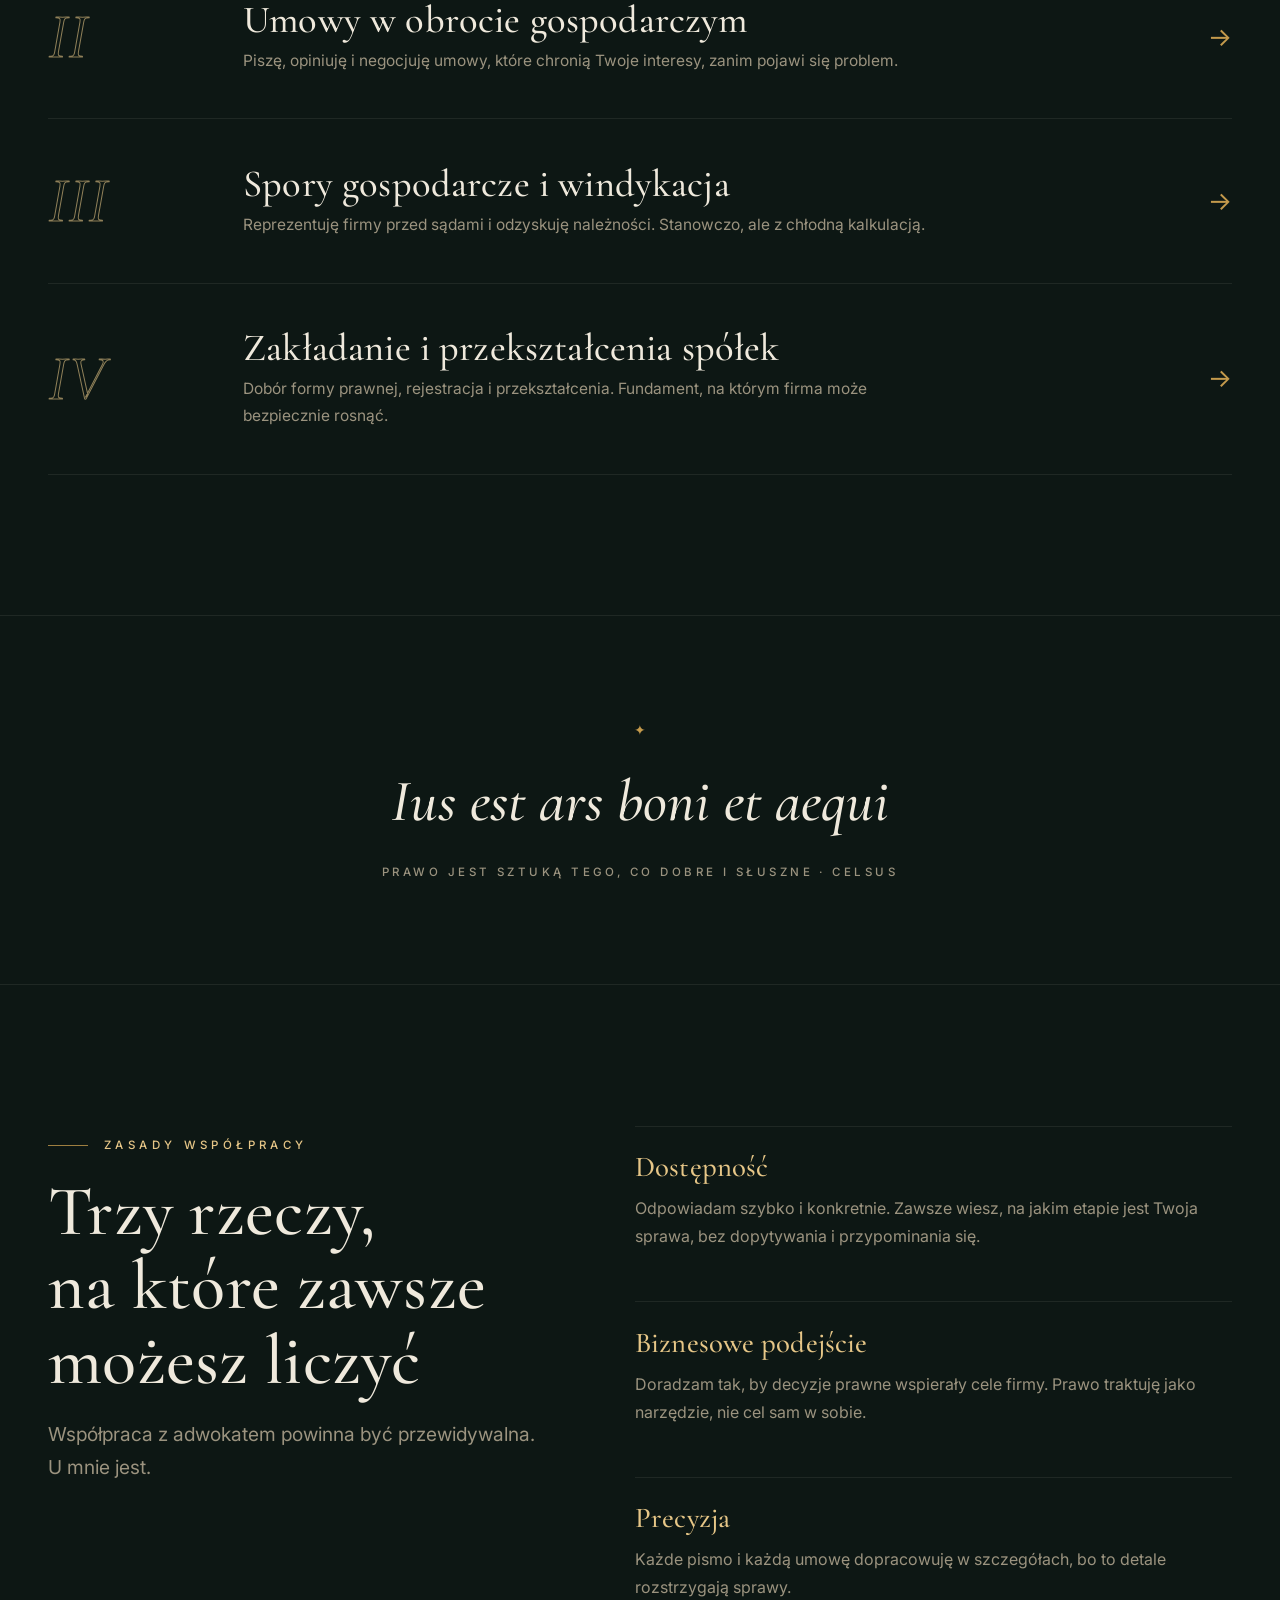
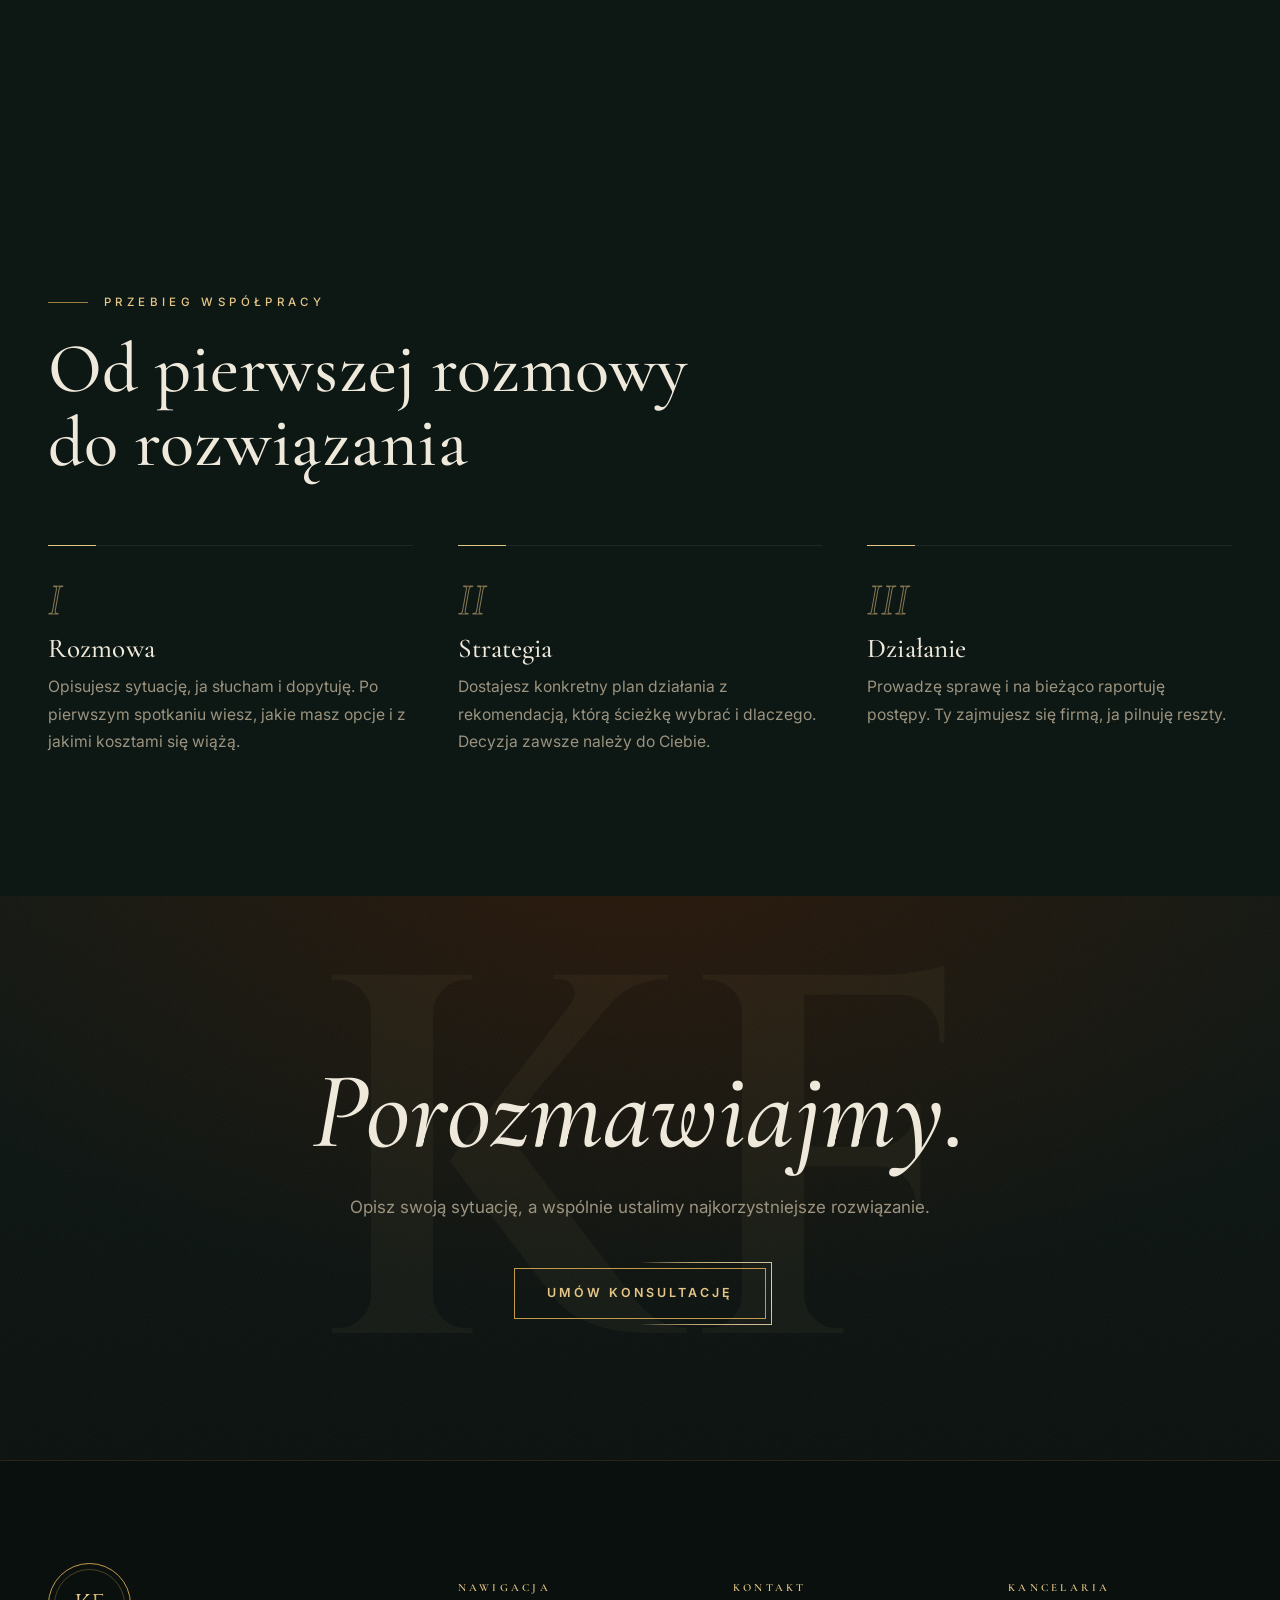
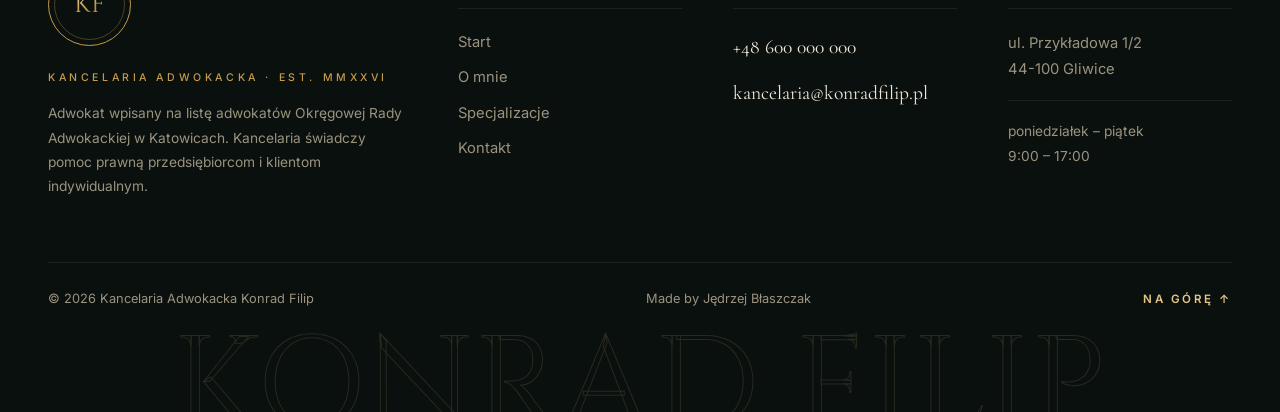
==== commit 4f67d47b: "SEO: optymalizacja pod adwokat Gliwice" ====
--- a/index.html
+++ b/index.html
@@ -3,53 +3,109 @@
 <head>
   <meta charset="UTF-8">
   <meta name="viewport" content="width=device-width, initial-scale=1.0">
-  <title>Adwokat Konrad Filip — obsługa prawna firm i spółek</title>
-  <meta name="description" content="Kancelaria adwokacka Konrada Filipa. Bieżąca obsługa spółek, umowy w obrocie gospodarczym, spory gospodarcze. Prawo, które pracuje na rzecz Twojego biznesu.">
+  <title>Adwokat Gliwice — Konrad Filip | prawo gospodarcze i obsługa spółek</title>
+  <meta name="description" content="Adwokat w Gliwicach. Obsługa prawna firm i spółek: umowy, spory gospodarcze, windykacja, przekształcenia. Konkretne doradztwo dla przedsiębiorców. Umów konsultację.">
   <link rel="canonical" href="https://konradfilip.pl/">
   <link rel="icon" type="image/svg+xml" href="/assets/favicon.svg">
 
   <meta property="og:type" content="website">
   <meta property="og:locale" content="pl_PL">
-  <meta property="og:title" content="Adwokat Konrad Filip — obsługa prawna firm i spółek">
-  <meta property="og:description" content="Bieżąca obsługa spółek, umowy w obrocie gospodarczym, spory gospodarcze. Prawo, które pracuje na rzecz Twojego biznesu.">
+  <meta property="og:title" content="Adwokat Gliwice — Konrad Filip | prawo gospodarcze i obsługa spółek">
+  <meta property="og:description" content="Adwokat w Gliwicach. Obsługa prawna firm i spółek: umowy, spory gospodarcze, windykacja, przekształcenia. Konkretne doradztwo dla przedsiębiorców. Umów konsultację.">
   <meta property="og:url" content="https://konradfilip.pl/">
   <meta property="og:image" content="https://konradfilip.pl/assets/og-image.jpg">
   <meta property="og:image:width" content="1200">
   <meta property="og:image:height" content="630">
+  <meta name="robots" content="index, follow, max-image-preview:large, max-snippet:-1">
+  <meta name="author" content="Konrad Filip">
+  <meta name="geo.region" content="PL-SL">
+  <meta name="geo.placename" content="Gliwice">
+  <meta name="geo.position" content="50.2945;18.6714">
+  <meta name="ICBM" content="50.2945, 18.6714">
+  <meta name="theme-color" content="#0d1714">
+  <meta property="og:site_name" content="Adwokat Konrad Filip">
+  <meta property="og:image:alt" content="Adwokat Konrad Filip — kancelaria w Gliwicach">
   <meta name="twitter:card" content="summary_large_image">
 
   <script>if(location.search.indexOf("shot")>-1){document.documentElement.classList.add("shot");}else{try{if(!sessionStorage.getItem("kf-intro")){document.documentElement.classList.add("with-intro");sessionStorage.setItem("kf-intro","1");}}catch(e){}}</script>
   <link rel="preconnect" href="https://fonts.googleapis.com">
   <link rel="preconnect" href="https://fonts.gstatic.com" crossorigin>
   <link href="https://fonts.googleapis.com/css2?family=Cinzel:wght@400;500&family=Cormorant+Garamond:ital,wght@0,500;0,600;1,500&family=Inter:wght@400;500;600&display=swap" rel="stylesheet">
-  <link rel="stylesheet" href="/css/style.css?v=20260822">
+  <link rel="stylesheet" href="/css/style.css?v=20260822b">
 
   <script type="application/ld+json">
   {
     "@context": "https://schema.org",
-    "@type": "LegalService",
-    "name": "Kancelaria Adwokacka Konrad Filip",
-    "url": "https://konradfilip.pl/",
-    "image": "https://konradfilip.pl/assets/og-image.jpg",
-    "description": "Obsługa prawna firm i spółek: bieżąca obsługa korporacyjna, umowy, spory gospodarcze, przekształcenia.",
-    "founder": {
-      "@type": "Attorney",
-      "name": "Konrad Filip",
-      "jobTitle": "Adwokat"
-    },
-    "areaServed": "PL",
-    "knowsLanguage": "pl",
-    "telephone": "+48600000000",
-    "email": "kancelaria@konradfilip.pl",
-    "address": {
-      "@type": "PostalAddress",
-      "streetAddress": "ul. Przykładowa 1/2",
-      "postalCode": "00-001",
-      "addressLocality": "Warszawa",
-      "addressCountry": "PL"
-    },
-    "openingHours": "Mo-Fr 09:00-17:00",
-    "priceRange": "$$"
+    "@graph": [
+      {
+        "@type": ["LegalService", "Attorney"],
+        "@id": "https://konradfilip.pl/#kancelaria",
+        "name": "Kancelaria Adwokacka Konrad Filip",
+        "alternateName": "Adwokat Konrad Filip Gliwice",
+        "url": "https://konradfilip.pl/",
+        "image": "https://konradfilip.pl/assets/og-image.jpg",
+        "logo": "https://konradfilip.pl/assets/favicon.svg",
+        "description": "Adwokat w Gliwicach specjalizujący się w prawie gospodarczym: bieżąca obsługa spółek, umowy w obrocie gospodarczym, spory gospodarcze i windykacja, zakładanie i przekształcenia spółek.",
+        "telephone": "+48600000000",
+        "email": "kancelaria@konradfilip.pl",
+        "priceRange": "$$",
+        "currenciesAccepted": "PLN",
+        "address": {
+          "@type": "PostalAddress",
+          "streetAddress": "ul. Przykładowa 1/2",
+          "postalCode": "44-100",
+          "addressLocality": "Gliwice",
+          "addressRegion": "śląskie",
+          "addressCountry": "PL"
+        },
+        "geo": { "@type": "GeoCoordinates", "latitude": 50.2945, "longitude": 18.6714 },
+        "hasMap": "https://www.google.com/maps/search/?api=1&query=50.2945,18.6714",
+        "areaServed": [
+          { "@type": "City", "name": "Gliwice" },
+          { "@type": "City", "name": "Zabrze" },
+          { "@type": "City", "name": "Katowice" },
+          { "@type": "AdministrativeArea", "name": "województwo śląskie" }
+        ],
+        "openingHoursSpecification": [{
+          "@type": "OpeningHoursSpecification",
+          "dayOfWeek": ["Monday","Tuesday","Wednesday","Thursday","Friday"],
+          "opens": "09:00", "closes": "17:00"
+        }],
+        "knowsLanguage": ["pl"],
+        "founder": { "@id": "https://konradfilip.pl/#konrad" },
+        "hasOfferCatalog": {
+          "@type": "OfferCatalog",
+          "name": "Zakres usług",
+          "itemListElement": [
+            { "@type": "Offer", "itemOffered": { "@type": "Service", "name": "Bieżąca obsługa spółek", "url": "https://konradfilip.pl/specjalizacje#obsluga-spolek", "areaServed": "Gliwice" } },
+            { "@type": "Offer", "itemOffered": { "@type": "Service", "name": "Umowy w obrocie gospodarczym", "url": "https://konradfilip.pl/specjalizacje#umowy", "areaServed": "Gliwice" } },
+            { "@type": "Offer", "itemOffered": { "@type": "Service", "name": "Spory gospodarcze i windykacja", "url": "https://konradfilip.pl/specjalizacje#spory", "areaServed": "Gliwice" } },
+            { "@type": "Offer", "itemOffered": { "@type": "Service", "name": "Zakładanie i przekształcenia spółek", "url": "https://konradfilip.pl/specjalizacje#przeksztalcenia", "areaServed": "Gliwice" } }
+          ]
+        }
+      },
+      {
+        "@type": "Person",
+        "@id": "https://konradfilip.pl/#konrad",
+        "name": "Konrad Filip",
+        "givenName": "Konrad",
+        "familyName": "Filip",
+        "jobTitle": "Adwokat",
+        "image": "https://konradfilip.pl/assets/Konrad-portret-hero.webp",
+        "url": "https://konradfilip.pl/o-mnie",
+        "worksFor": { "@id": "https://konradfilip.pl/#kancelaria" },
+        "knowsAbout": ["prawo gospodarcze","prawo spółek","umowy handlowe","spory gospodarcze","windykacja należności","przekształcenia spółek"],
+        "workLocation": { "@type": "Place", "address": { "@type": "PostalAddress", "addressLocality": "Gliwice", "addressCountry": "PL" } }
+      },
+      {
+        "@type": "WebSite",
+        "@id": "https://konradfilip.pl/#strona",
+        "url": "https://konradfilip.pl/",
+        "name": "Adwokat Konrad Filip",
+        "inLanguage": "pl-PL",
+        "publisher": { "@id": "https://konradfilip.pl/#kancelaria" }
+      }
+    ]
   }
   </script>
 </head>
@@ -84,20 +140,20 @@
   <main id="tresc" tabindex="-1">
     <!-- HERO -->
     <section class="hero">
-      <span class="hero__side" aria-hidden="true">Kancelaria Adwokacka · MMXXVI</span>
+      <span class="hero__side" aria-hidden="true">Kancelaria Adwokacka · Gliwice · MMXXVI</span>
       <div class="hero__figure">
         <img src="/assets/Konrad-portret-hero.webp" alt="Adwokat Konrad Filip — portret" width="1408" height="1408" fetchpriority="high">
       </div>
       <div class="container">
         <div class="hero__content">
-          <p class="eyebrow">Kancelaria adwokacka</p>
+          <p class="eyebrow">Kancelaria adwokacka w Gliwicach</p>
           <h1 class="hero__title">
             <span class="t-solid" data-split>Konrad</span>
             <span class="t-outline" data-split>Filip</span>
           </h1>
           <div class="hero__meta">
             <span class="hero__meta-role">adwokat</span>
-            <p class="hero__text">Doradzam przedsiębiorcom w codziennych umowach i w sporach, w których stawką jest przyszłość firmy.</p>
+            <p class="hero__text">Adwokat w Gliwicach. Doradzam przedsiębiorcom w codziennych umowach i w sporach, w których stawką jest przyszłość firmy.</p>
           </div>
           <div class="hero__actions">
             <a class="btn btn--solid" href="/kontakt">Umów konsultację</a>
@@ -115,7 +171,7 @@
           <h2 class="reveal">Prawo, które pracuje<br>na rzecz Twojego biznesu</h2>
         </div>
         <div class="intro-block__aside reveal reveal-d1">
-          <p>Zajmuję się wyłącznie prawem gospodarczym, dzięki czemu znam realia, w których działają moi klienci, i mówię ich językiem. Cztery obszary, jeden cel: bezpieczeństwo Twojej firmy.</p>
+          <p>Zajmuję się wyłącznie prawem gospodarczym, dzięki czemu znam realia, w których działają moi klienci, i mówię ich językiem. Pracuję z firmami z Gliwic i całego Śląska. Cztery obszary, jeden cel: bezpieczeństwo Twojej firmy.</p>
         </div>
       </div>
 
@@ -233,7 +289,7 @@
         <div class="footer__identity">
           <a href="/" class="footer__seal" aria-label="Konrad Filip — strona główna"><span aria-hidden="true">KF</span></a>
           <p class="footer__est">Kancelaria Adwokacka · Est. MMXXVI</p>
-          <p class="footer__note">Adwokat wpisany na listę adwokatów Okręgowej Rady Adwokackiej <!-- PLACEHOLDER: izba -->w Warszawie. Kancelaria świadczy pomoc prawną przedsiębiorcom i klientom indywidualnym.</p>
+          <p class="footer__note">Adwokat wpisany na listę adwokatów Okręgowej Rady Adwokackiej <!-- PLACEHOLDER: izba -->w Katowicach. Kancelaria świadczy pomoc prawną przedsiębiorcom i klientom indywidualnym.</p>
         </div>
         <div class="footer__col">
           <h2 class="footer__h">Nawigacja</h2>
@@ -255,7 +311,7 @@
         <div class="footer__col">
           <h2 class="footer__h">Kancelaria</h2>
           <!-- PLACEHOLDER: adres -->
-          <p>ul. Przykładowa 1/2<br>00-001 Warszawa</p>
+          <p>ul. Przykładowa 1/2<br>44-100 Gliwice</p>
           <p class="footer__hours">poniedziałek – piątek<br>9:00 – 17:00</p>
         </div>
       </div>
@@ -268,6 +324,6 @@
     <div class="footer__wordmark" aria-hidden="true">Konrad Filip</div>
   </footer>
 
-  <script src="/js/main.js?v=20260822" defer></script>
+  <script src="/js/main.js?v=20260822b" defer></script>
 </body>
 </html>
--- a/css/style.css
+++ b/css/style.css
@@ -1172,3 +1172,46 @@
   .spec-row__num { font-size: 2.2rem; }
   .spec-row__arrow { display: none; }
 }
+
+/* ---------- FAQ ---------- */
+.faq { display: flex; flex-direction: column; margin-top: 1.5rem; max-width: 52rem; }
+.faq__item {
+  border-top: 1px solid var(--line-soft);
+  padding: 1.35rem 0;
+}
+.faq__item:last-child { border-bottom: 1px solid var(--line-soft); }
+.faq__item summary {
+  font-family: var(--serif);
+  font-size: clamp(1.2rem, 2vw, 1.5rem);
+  font-weight: 500;
+  color: var(--cream);
+  cursor: pointer;
+  list-style: none;
+  display: flex;
+  align-items: center;
+  justify-content: space-between;
+  gap: 1.5rem;
+  transition: color 0.25s ease;
+}
+.faq__item summary::-webkit-details-marker { display: none; }
+.faq__item summary::after {
+  content: "+";
+  font-family: var(--sans);
+  font-size: 1.3rem;
+  font-weight: 400;
+  color: var(--gold);
+  flex: none;
+  transition: transform 0.3s ease, color 0.25s ease;
+}
+.faq__item[open] summary::after { transform: rotate(45deg); }
+.faq__item summary:hover { color: var(--gold-hover); }
+.faq__item summary:hover::after { color: var(--gold-hover); }
+.faq__item p {
+  color: var(--muted);
+  margin-top: 0.9rem;
+  max-width: 44em;
+  font-size: 0.98rem;
+}
+.faq__item a { color: var(--gold-bright); text-decoration: underline; text-underline-offset: 0.2em; }
+.faq__item a:hover { color: var(--gold-hover); }
+.sec-head { display: flex; flex-direction: column; gap: 0.2rem; margin-bottom: 0.5rem; }
